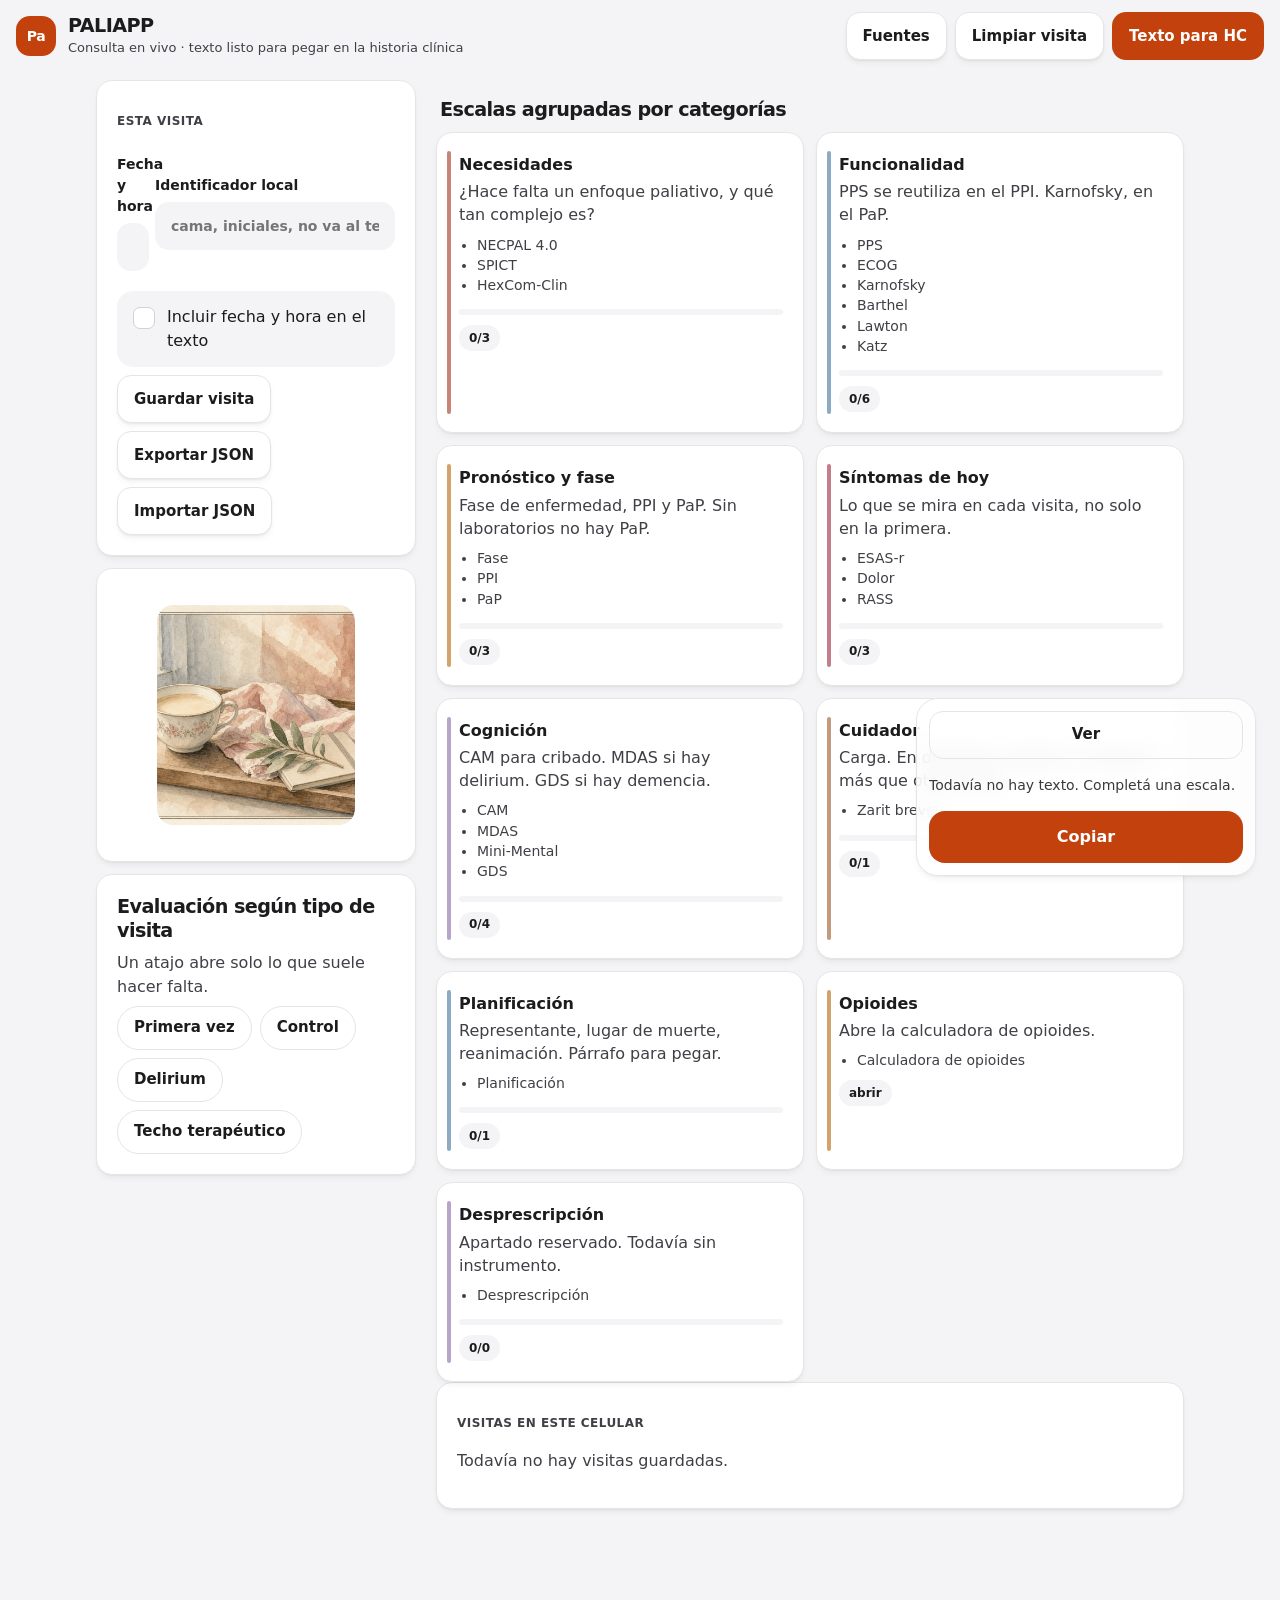
==== artifacts/index.html @ 32942990 "Escritorio en dos columnas, mas contraste, sin titulo de lamina" ====
<!DOCTYPE html>
<html lang="es">
<head>
<meta charset="UTF-8" />
<meta name="viewport" content="width=device-width, initial-scale=1" />
<meta name="theme-color" content="#c2410c" />
<meta name="apple-mobile-web-app-capable" content="yes" />
<link rel="manifest" href="manifest.json" />
<title>PALIAPP</title>
<style>
  :root{
    --bg:#f4f4f6;
    --surface:#ffffff;
    --ink:#1c1c1e;
    --muted:#3f3f46;
    --soft:#f4f4f6;
    --line:#e7e5e4;
    --preview:#3a3a3c;
    --accent:#c2410c;
    --accent-ink:#fff;
    --ring:rgba(196,92,56,.28);
    --shadow:0 1px 2px rgba(28,28,30,.04), 0 4px 6px -1px rgba(0,0,0,.05), 0 2px 4px -2px rgba(0,0,0,.03);
    --radius:16px;
    --font:system-ui,-apple-system,BlinkMacSystemFont,"Segoe UI",sans-serif;
  }
  @media (prefers-color-scheme: dark){
    :root{
      --bg:#121212;
      --surface:#1c1c1e;
      --ink:#f5f5f7;
      --muted:#d4d4d8;
      --line:rgba(255,255,255,.08);
      --soft:#2c2c2e;
      --preview:#d1d1d6;
      --accent:#f0a07a;
      --accent-ink:#1c1c1e;
      --ring:rgba(240,160,122,.35);
      --shadow:none;
    }
  }
  *{box-sizing:border-box}
  html,body{margin:0;background:var(--bg);color:var(--ink);font:400 16px/1.45 var(--font);-webkit-font-smoothing:antialiased}
  button,input,select,textarea{
    font:inherit;color:inherit;
    -webkit-appearance:none;appearance:none;
    transition:all .2s cubic-bezier(.4,0,.2,1);
  }
  button{cursor:pointer}
  header.app{
    position:sticky;top:0;z-index:30;
    background:color-mix(in srgb, var(--bg) 72%, transparent);
    backdrop-filter:blur(12px);-webkit-backdrop-filter:blur(12px);
    display:flex;align-items:center;gap:12px;padding:12px 16px;
  }
  .logo{width:40px;height:40px;border-radius:14px;background:var(--accent);color:var(--accent-ink);display:grid;place-items:center;font-weight:600;font-size:14px;letter-spacing:-.03em;flex:0 0 auto}
  header h1{margin:0;font-size:1.2rem;font-weight:600;letter-spacing:-.03em;line-height:1.2}
  header p{margin:2px 0 0;color:var(--muted);font-size:.8125rem;font-weight:400}
  .grow{flex:1}
  .actions{display:flex;gap:8px;align-items:center;flex-wrap:wrap}
  .btn{border:1px solid var(--line);background:var(--surface);color:var(--ink);border-radius:14px;
    padding:0 16px;min-height:48px;display:inline-flex;align-items:center;justify-content:center;
    font-weight:600;font-size:.9375rem;white-space:nowrap;line-height:1.5;
    box-shadow:var(--shadow);
  }
  .btn:active{transform:scale(.98)}
  .btn:focus-visible,.short:focus-visible,.mod:focus-visible,.scale-toggle:focus-visible,input:focus-visible,select:focus-visible,textarea:focus-visible{
    outline:none;box-shadow:0 0 0 3px var(--ring);
  }
  .btn-primary{background:var(--accent);color:var(--accent-ink);border-color:transparent;box-shadow:none}
  .wrap{max-width:1120px;margin:0 auto;padding:8px 16px 168px}
  .card{background:var(--surface);border:1px solid var(--line);border-radius:var(--radius);padding:20px;margin-bottom:12px;box-shadow:var(--shadow)}
  h2{margin:0 0 8px;font-size:1.2rem;font-weight:600;letter-spacing:-.03em;line-height:1.25}
  h2.section-title{margin:18px 4px 10px}
  h3{margin:0 0 4px;font-size:1rem;font-weight:600}
  .kicker{font-size:.75rem;letter-spacing:.04em;text-transform:uppercase;color:var(--muted);font-weight:600}
  .muted{color:var(--muted);font-weight:400}
  .plate{display:block}
  .plate figcaption{display:none}
  .plate img{width:100%;height:200px;object-fit:cover;border-radius:16px;display:block}
  .shortcuts{display:flex;flex-wrap:wrap;gap:8px;margin-top:4px}
  .short{
    display:inline-flex;flex-direction:row;align-items:center;gap:8px;
    text-align:left;width:auto;min-height:44px;border:1px solid var(--line);border-radius:999px;padding:8px 16px;
    background:var(--surface);color:var(--ink);box-shadow:none;
  }
  .short b{font-size:.9375rem;font-weight:600}
  .short span{display:none}
  .short:active{transform:scale(.98)}
  .mods{display:grid;grid-template-columns:1fr;gap:12px}
  .mod{
    display:flex;flex-direction:column;align-items:stretch;text-align:left;width:100%;
    padding:20px 20px 20px 22px;border:1px solid var(--line);border-radius:16px;
    background:var(--surface);box-shadow:var(--shadow);position:relative;cursor:pointer;
    font:inherit;color:inherit;
  }
  .mod:active{transform:scale(.995)}
  .mod .bar{position:absolute;left:10px;top:18px;bottom:18px;width:4px;border-radius:99px}
  .mod ul{margin:8px 0 0;padding:0 0 0 18px;color:var(--muted);font-size:.875rem;font-weight:400}
  .mod p{margin:0;font-weight:400}
  .chip{display:inline-flex;align-items:center;align-self:flex-start;height:26px;margin-top:10px;border-radius:99px;padding:0 10px;background:var(--soft);color:var(--ink);font-size:.75rem;font-weight:600}
  .chip.ready{background:var(--accent);color:var(--accent-ink)}
  .mod.done{box-shadow:0 0 0 2px color-mix(in srgb, var(--accent) 70%, transparent), var(--shadow)}
  .meter{height:6px;background:var(--soft);border-radius:99px;margin-top:14px;overflow:hidden}
  .meter i{display:block;height:100%;background:var(--accent);border-radius:99px;transition:width .25s ease}
  .scale{border:0;border-radius:16px;margin:10px 0;overflow:hidden;background:var(--soft)}
  .scale>header,.scale-toggle{
    padding:16px 16px;display:flex;justify-content:space-between;align-items:center;gap:12px;
    cursor:pointer;background:transparent;width:100%;border:0;font:inherit;color:inherit;text-align:left;min-height:56px;
  }
  .scale-toggle b,.scale>header b{font-weight:600;font-size:1rem}
  .scale .hint{display:block;font-size:.8125rem;font-weight:400;color:var(--muted)}
  .scale .body{padding:0 16px;max-height:0;overflow:hidden;transition:max-height .32s cubic-bezier(.4,0,.2,1), padding .32s cubic-bezier(.4,0,.2,1)}
  .scale.open{background:var(--surface);box-shadow:var(--shadow)}
  .scale.open .body{display:block;max-height:4200px;padding:4px 16px 16px}
  footer.sticky{
    position:fixed;left:12px;right:12px;bottom:calc(12px + env(safe-area-inset-bottom));
    background:color-mix(in srgb, var(--surface) 78%, transparent);
    backdrop-filter:blur(12px);-webkit-backdrop-filter:blur(12px);
    border-radius:22px;box-shadow:var(--shadow);
    display:flex;gap:8px;align-items:center;
    padding:8px 8px 8px 14px;z-index:30;
  }
  footer.sticky .preview{flex:1;min-width:0;font-size:.875rem;font-weight:400;color:var(--preview);white-space:nowrap;overflow:hidden;text-overflow:ellipsis;padding:8px 0}
  footer.sticky.open{align-items:stretch;flex-wrap:wrap;padding:12px}
  footer.sticky.open .preview{white-space:pre-wrap;overflow:auto;max-height:34vh;flex-basis:100%;order:2}
  .dock-expand{min-height:48px;min-width:48px;box-shadow:none;background:transparent}
  .thumb{min-height:52px;min-width:112px;padding:0 18px;border-radius:16px;font-size:1rem}
  .toast{position:fixed;left:50%;bottom:108px;transform:translateX(-50%);background:var(--ink);color:var(--bg);border-radius:999px;padding:10px 16px;font-weight:600;opacity:0;pointer-events:none;transition:opacity .2s ease;z-index:40}
  .toast.on{opacity:1}
  .sec-copy{display:flex;justify-content:space-between;align-items:center;gap:8px;margin-bottom:8px;flex-wrap:wrap}
  .plate-frame{position:relative;min-height:180px;border-radius:16px;overflow:hidden;background:var(--soft)}
  .plate-fallback{display:none;min-height:180px;align-items:center;justify-content:center;flex-direction:column;gap:8px;color:var(--muted);background:var(--soft)}
  .plate-frame.failed img{display:none}
  .plate-frame.failed .plate-fallback{display:flex}
  .opt{
    display:flex;flex-direction:row;gap:12px;align-items:center;
    padding:14px 16px;border:0;border-radius:16px;margin:8px 0;min-height:48px;
    background:var(--soft);cursor:pointer;font-weight:400;box-shadow:none;align-items:flex-start;
  }
  .opt input{margin:3px 0 0;flex:0 0 auto}
  .opt:has(input:checked){background:color-mix(in srgb, var(--accent) 16%, var(--surface));box-shadow:var(--shadow)}
  .grid2{display:grid;grid-template-columns:1fr;gap:8px;align-items:center;margin:8px 0}
  .grid2>span{min-height:48px;display:flex;align-items:center;font-weight:400}
  .scorebox{background:color-mix(in srgb, var(--accent) 12%, var(--surface));border-radius:16px;padding:14px 16px;margin-top:12px;font-weight:600}
  .hidden{display:none !important}
  input,select,textarea{
    border:0;border-radius:14px;padding:12px 16px;background-color:var(--soft);width:100%;min-height:48px;
    box-shadow:none;line-height:1.5;
  }
  textarea{min-height:96px;resize:vertical;line-height:1.5;font-weight:400}
  select{
    padding-right:40px;cursor:pointer;
    background-image:url("data:image/svg+xml;utf8,<svg xmlns='http://www.w3.org/2000/svg' width='16' height='16' viewBox='0 0 16 16' fill='none'><path d='M4 6l4 4 4-4' stroke='%23636366' stroke-width='1.6' stroke-linecap='round' stroke-linejoin='round'/></svg>");
    background-repeat:no-repeat;background-position:right 16px center;background-size:16px 16px;
  }
  input:not([type=checkbox]):not([type=radio]):not([type=range]):not([type=file]):focus,
  select:focus,textarea:focus{outline:none;background-color:var(--surface);box-shadow:0 0 0 3px var(--ring)}
  input[type=checkbox],input[type=radio]{
    width:22px;height:22px;min-height:22px;padding:0;margin:2px 0 0;flex:0 0 auto;
    border:1.5px solid #d1d1d6;border-radius:7px;background:#fff;box-shadow:none;accent-color:auto;
  }
  input[type=radio]{border-radius:50%}
  input[type=checkbox]:checked{
    background-color:var(--accent);border-color:var(--accent);
    background-image:url("data:image/svg+xml;utf8,<svg xmlns='http://www.w3.org/2000/svg' viewBox='0 0 16 16'><path d='M3.2 8.2l3 3.1 6.2-6.4' fill='none' stroke='white' stroke-width='2' stroke-linecap='round' stroke-linejoin='round'/></svg>");
    background-repeat:no-repeat;background-position:center;background-size:14px 14px;
  }
  input[type=radio]:checked{
    border-color:var(--accent);background-color:#fff;
    background-image:radial-gradient(circle, var(--accent) 0 5px, transparent 5.5px);
  }
  input[type=checkbox]:focus-visible,input[type=radio]:focus-visible{box-shadow:0 0 0 3px var(--ring)}
  input[type=range]{
    width:100%;height:44px;min-height:44px;padding:0;margin:0;border:0;border-radius:0;
    background:transparent;box-shadow:none;touch-action:pan-y;cursor:pointer;
  }
  input[type=range]::-webkit-slider-runnable-track{
    height:4px;border-radius:99px;
    background:linear-gradient(90deg,var(--accent) var(--p,0%), #e4e4e7 var(--p,0%));
  }
  input[type=range]::-webkit-slider-thumb{
    -webkit-appearance:none;appearance:none;width:28px;height:28px;margin-top:-12px;border:0;border-radius:50%;
    background:#fff;box-shadow:0 1px 2px rgba(28,28,30,.08), 0 6px 16px rgba(28,28,30,.16);
  }
  input[type=range]::-moz-range-track{height:4px;border:0;border-radius:99px;background:#e4e4e7}
  input[type=range]::-moz-range-progress{height:4px;border-radius:99px;background:var(--accent)}
  input[type=range]::-moz-range-thumb{width:28px;height:28px;border:0;border-radius:50%;background:#fff;box-shadow:0 1px 2px rgba(28,28,30,.08), 0 6px 16px rgba(28,28,30,.16)}
  .esas-name{
    order:2;font-weight:600;font-size:.8125rem;line-height:1.2;text-align:center;
    color:#6b2e12;background:linear-gradient(180deg,#f8d7c4,#e7b08a);
    border-radius:12px;padding:8px 10px;min-width:6.6rem;max-width:8.2rem;
    box-shadow:0 2px 6px rgba(194,65,12,.2);
  }
  input[type=file]{-webkit-appearance:auto;appearance:auto;background:transparent;box-shadow:none;padding:0;line-height:1.5}
  label{display:flex;flex-direction:column;gap:6px;margin:12px 0;font-size:.875rem;font-weight:600;color:var(--ink);line-height:1.5}
  label.opt{font-weight:400;font-size:1rem;margin:8px 0}
  .esas{display:grid;grid-template-columns:minmax(0,1fr) auto auto;gap:10px;align-items:center;margin:14px 0}
  .esas input[type=range]{order:1}
  .esas b{order:3;min-width:1.4rem;text-align:right;font-weight:600;font-variant-numeric:tabular-nums}
  .src{font-size:.8125rem;font-weight:400;color:var(--muted);background:var(--soft);border-radius:14px;padding:12px 14px;margin-top:12px}
  .warnbox{background:color-mix(in srgb, #f3ddb0 70%, var(--surface));color:#6b4e16;border-radius:16px;padding:14px 16px;margin:8px 0;font-size:.9375rem;font-weight:400}
  .okbox{background:color-mix(in srgb, #cfe6d4 70%, var(--surface));color:#245c32;border-radius:16px;padding:14px 16px;margin:8px 0;font-weight:400}
  .badbox{background:color-mix(in srgb, #f3cfc9 70%, var(--surface));color:#7a2433;border-radius:16px;padding:14px 16px;margin:8px 0;font-weight:400}
  pre.report{white-space:pre-wrap;background:var(--soft);border:0;border-radius:16px;padding:16px;font-family:ui-monospace,SFMono-Regular,Menlo,Consolas,monospace;font-size:.875rem;line-height:1.55}
  .empty{border:0;border-radius:16px;padding:22px;background:var(--soft);color:var(--muted);font-weight:400}
  .navback{margin-bottom:12px}
  details{margin:8px 0}
  details summary{cursor:pointer;color:var(--accent);font-weight:600;transition:color .2s cubic-bezier(.4,0,.2,1)}
  @media (max-width:719px){
    header.app{flex-wrap:wrap}
    header.app .grow{display:none}
    header.app .actions{width:100%}
    header.app .actions .btn{flex:1 1 0;padding:0 8px;font-size:.8125rem;box-shadow:none;background:var(--surface)}
    header.app .actions .btn-primary{background:var(--accent)}
  }
  @media (min-width:720px){
    .mods{grid-template-columns:1fr 1fr}
    .grid2{grid-template-columns:minmax(0,1fr) minmax(160px,240px)}
  }
  @media (min-width:980px){
    .desk{display:grid;grid-template-columns:320px minmax(0,1fr);gap:20px;align-items:start}
    .desk-side{position:sticky;top:76px}
    .desk-side .plate img{height:220px}
    .section-title{margin-top:0}
    footer.sticky{
      left:auto;right:24px;bottom:24px;width:340px;
      flex-direction:column;align-items:stretch;padding:12px;
      border:1px solid var(--line);
    }
    footer.sticky .preview{white-space:normal;overflow:auto;max-height:7.5em}
    footer.sticky .thumb{width:100%}
    .toast{left:auto;right:36px;transform:none}
  }
  @media (prefers-color-scheme: dark){
    .warnbox{color:#f6e2b3}
    .okbox{color:#c8ecd2}
    .badbox{color:#f6c9c9}
    .short{background:var(--surface)}
    .esas-name{color:#f8d7c4;background:linear-gradient(180deg,#6b3a28,#4a2418);box-shadow:none}
    .card,.mod,.short,.scale.open,footer.sticky,.btn:not(.btn-primary):not(.dock-expand){border:1px solid rgba(255,255,255,.08);box-shadow:none}
    select{background-image:url("data:image/svg+xml;utf8,<svg xmlns='http://www.w3.org/2000/svg' width='16' height='16' viewBox='0 0 16 16' fill='none'><path d='M4 6l4 4 4-4' stroke='%23aeaeb2' stroke-width='1.6' stroke-linecap='round' stroke-linejoin='round'/></svg>")}
    input[type=checkbox],input[type=radio]{background:#2c2c2e;border-color:#48484a}
    input[type=checkbox]:checked{
      background-color:var(--accent);border-color:var(--accent);
      background-image:url("data:image/svg+xml;utf8,<svg xmlns='http://www.w3.org/2000/svg' viewBox='0 0 16 16'><path d='M3.2 8.2l3 3.1 6.2-6.4' fill='none' stroke='%231c1c1e' stroke-width='2' stroke-linecap='round' stroke-linejoin='round'/></svg>");
    }
    input[type=radio]:checked{background-color:#2c2c2e;border-color:var(--accent)}
    input[type=range]::-webkit-slider-runnable-track{background:linear-gradient(90deg,var(--accent) var(--p,0%), #3a3a3c var(--p,0%))}
    input[type=range]::-moz-range-track{background:#3a3a3c}
    input[type=range]::-moz-range-progress{background:var(--accent)}
    input[type=range]::-webkit-slider-thumb,input[type=range]::-moz-range-thumb{box-shadow:0 2px 10px rgba(0,0,0,.45)}
  }
</style>
</head>
<body>
<header class="app">
  <div class="logo">Pa</div>
  <div>
    <h1>PALIAPP</h1>
    <p>Consulta en vivo · texto listo para pegar en la historia clínica</p>
  </div>
  <div class="grow"></div>
  <div class="actions">
  <button class="btn" onclick="show('sources')">Fuentes</button>
  <button class="btn" onclick="clearAll()">Limpiar visita</button>
  <button class="btn btn-primary" onclick="showReport()">Texto para HC</button>
  </div>
</header>
<div class="wrap" id="view-home">
  <div class="desk">
    <div class="desk-side">
      <div class="card" id="meta-card"></div>
      <div class="card">
        <figure class="plate">
          <div class="plate-frame" id="plate-frame">
            <img id="plate-img" src="laminas/bandeja.jpg" alt="Viñeta de la situación, cambia con la función" onerror="plateFail()">
            <div class="plate-fallback" aria-hidden="true">
              <svg width="36" height="36" viewBox="0 0 36 36" fill="none" aria-hidden="true"><rect x="4" y="6" width="28" height="22" rx="3" stroke="#b86b62" stroke-width="1.6"/><path d="M8 22l6-6 4 4 3-3 7 7" stroke="#8eabc4" stroke-width="1.6" stroke-linejoin="round"/><circle cx="13" cy="13" r="2" fill="#e7b7b0"/></svg>
              <span>Lámina no disponible</span>
            </div>
          </div>
          <figcaption><p id="plate-cap" class="muted" style="margin:0"></p></figcaption>
        </figure>
      </div>
      <div class="card">
        <h2>Evaluación según tipo de visita</h2>
        <p class="muted" style="margin:0 0 8px">Un atajo abre solo lo que suele hacer falta.</p>
        <div class="shortcuts">
          <button class="short" onclick="openVisit('primera')"><b>Primera vez</b><span>NECPAL, PPS, Barthel, ESAS, fase</span></button>
          <button class="short" onclick="openVisit('control')"><b>Control</b><span>ESAS, fase y lo que cambió</span></button>
          <button class="short" onclick="openVisit('delirium')"><b>Delirium</b><span>RASS, CAM y MDAS si positivo</span></button>
          <button class="short" onclick="openVisit('techo')"><b>Techo terapéutico</b><span>PPS, PaP o PPI, planificación</span></button>
        </div>
      </div>
    </div>
    <div class="desk-main">
      <h2 class="section-title">Escalas agrupadas por categorías</h2>
      <div class="mods" id="modgrid"></div>
      <div class="card" id="saved-card"></div>
    </div>
  </div>
</div>
<div class="wrap hidden" id="view-mod"></div>
<div class="wrap hidden" id="view-report"></div>
<div class="wrap hidden" id="view-sources"></div>
<footer class="sticky" id="dock">
  <button type="button" class="btn dock-expand" id="dock-btn" aria-expanded="false" onclick="toggleDock()">Ver</button>
  <div class="preview" id="live">Todavía no hay texto. Completá una escala.</div>
  <button class="btn btn-primary thumb" onclick="copyReport()">Copiar</button>
</footer>
<div class="toast" id="toast">Copiado</div>
<script>
const VISITS = {
  primera: ['necpal','pps','barthel','esas','fase'],
  control: ['esas','fase'],
  delirium: ['rass','cam','mdas'],
  techo: ['pps','pap','ppi','plan']
};
const MODS = [
  {id:'need', title:'Necesidades', color:'#c9847a', tools:['necpal','spict','hexcom'], blurb:'¿Hace falta un enfoque paliativo, y qué tan complejo es?'},
  {id:'func', title:'Funcionalidad', color:'#8eabc4', tools:['pps','ecog','kps','barthel','lawton','katz'], blurb:'PPS se reutiliza en el PPI. Karnofsky, en el PaP.'},
  {id:'prog', title:'Pronóstico y fase', color:'#d2a36a', tools:['fase','ppi','pap'], blurb:'Fase de enfermedad, PPI y PaP. Sin laboratorios no hay PaP.'},
  {id:'sym', title:'Síntomas de hoy', color:'#c47d8a', tools:['esas','dolor','rass'], blurb:'Lo que se mira en cada visita, no solo en la primera.'},
  {id:'cog', title:'Cognición', color:'#b7a4c8', tools:['cam','mdas','mmse','gds'], blurb:'CAM para cribado. MDAS si hay delirium. GDS si hay demencia.'},
  {id:'care', title:'Cuidador', color:'#c49a7c', tools:['zarit'], blurb:'Carga. En domicilio cambia la conducta más que otra escala.'},
  {id:'plan', title:'Planificación', color:'#8eabc4', tools:['plan'], blurb:'Representante, lugar de muerte, reanimación. Párrafo para pegar.'},
  {id:'opio', title:'Opioides', color:'#d2a36a', tools:['opio'], blurb:'Abre la calculadora de opioides.'},
  {id:'dep', title:'Desprescripción', color:'#b7a4c8', tools:['dep'], blurb:'Apartado reservado. Todavía sin instrumento.'}
];
const NAMES = {
  necpal:'NECPAL 4.0', spict:'SPICT', hexcom:'HexCom-Clin', pps:'PPS', ecog:'ECOG', kps:'Karnofsky',
  barthel:'Barthel', lawton:'Lawton', katz:'Katz', fase:'Fase', ppi:'PPI', pap:'PaP',
  esas:'ESAS-r', dolor:'Dolor', rass:'RASS', cam:'CAM', mdas:'MDAS', mmse:'Mini-Mental', gds:'GDS',
  zarit:'Zarit breve', plan:'Planificación', opio:'Opioides', dep:'Desprescripción'
};
const state = load();
function load(){ try { return JSON.parse(localStorage.getItem('cpdesk')||'{}'); } catch(e){ return {}; } }
function persist(){ localStorage.setItem('cpdesk', JSON.stringify(state)); paintLive(); }
function $(id){ return document.getElementById(id); }
function show(which){
  ['home','mod','report','sources'].forEach(k=>$('view-'+k).classList.toggle('hidden', k!==which));
  if(which==='home') renderHome();
  if(which==='sources') renderSources();
  window.scrollTo(0,0);
}
const SECTIONS = [
  {id:'need', title:'Necesidades', ids:['necpal','spict','hexcom']},
  {id:'func', title:'Función', ids:['pps','ecog','kps','barthel','lawton','katz']},
  {id:'prog', title:'Pronóstico', ids:['fase','ppi','pap']},
  {id:'sym', title:'Síntomas', ids:['esas','dolor','rass']},
  {id:'cog', title:'Cognición', ids:['cam','mdas','mmse','gds']},
  {id:'care', title:'Cuidador', ids:['zarit']},
  {id:'plan', title:'Planificación', ids:['plan']},
  {id:'opio', title:'Opioides', ids:['opio']}
];
function loadMeta(){ try { return JSON.parse(localStorage.getItem('cpdesk-meta')||'{}'); } catch(e){ return {}; } }
function saveMeta(m){ localStorage.setItem('cpdesk-meta', JSON.stringify(m)); }
function loadSaved(){ try { return JSON.parse(localStorage.getItem('cpdesk-visitas')||'[]'); } catch(e){ return []; } }
function saveSaved(list){ localStorage.setItem('cpdesk-visitas', JSON.stringify(list)); }
function sectionText(ids){
  const parts = ids.map(id=> state[id] ? interpret(id, state[id]) : '').filter(Boolean);
  const meta = loadMeta();
  if(ids[0]==='necpal' && meta.includeWhen && meta.when) parts.unshift('Visita: '+meta.when.replace('T',' ')+'.');
  return parts.join(' ');
}
function warnings(){
  const w = [];
  const pap = state.pap;
  if(pap && (!state.kps && !pap.kps || !pap.wbc || !pap.lin)) w.push('PaP sin Karnofsky o sin laboratorios: no calcula hasta que estén.');
  if(state.cam && state.cam.c0 && state.cam.c1 && (state.cam.c2 || state.cam.c3) && !state.mdas) w.push('CAM positivo. Si podés, completá el MDAS.');
  if(state.ppi && !state.pps && !state.ppi.pps) w.push('PPI sin PPS. Cargalo en Funcionalidad o en la misma escala.');
  return w;
}
function renderWarnings(){
  let box = document.getElementById('warn-card');
  if(!box){
    box = document.createElement('div');
    box.id = 'warn-card';
    $('modgrid')?.before(box);
  }
  const w = warnings();
  box.innerHTML = w.length ? w.map(t=>`<div class="warnbox">${esc(t)}</div>`).join('') : '';
}
function renderMeta(){
  const m = loadMeta();
  const when = m.when || new Date().toISOString().slice(0,16);
  $('meta-card').innerHTML = `<p class="kicker">Esta visita</p>
    <div class="grid2">
      <label>Fecha y hora<input id="meta-when" type="datetime-local" value="${esc(when)}"></label>
      <label>Identificador local<input id="meta-id" placeholder="cama, iniciales, no va al texto" value="${esc(m.localId||'')}"></label>
    </div>
    <label class="opt"><input id="meta-inc" type="checkbox" ${m.includeWhen?'checked':''}> Incluir fecha y hora en el texto</label>
    <div class="actions">
      <button type="button" class="btn" onclick="guardarVisita()">Guardar visita</button>
      <button type="button" class="btn" onclick="exportar()">Exportar JSON</button>
      <button type="button" class="btn" onclick="$('import-file').click()">Importar JSON</button>
      <input id="import-file" type="file" accept="application/json" class="hidden" onchange="importar(this)">
    </div>`;
  $('meta-card').querySelectorAll('input').forEach(n=>n.addEventListener('change', persistMeta));
}
function persistMeta(){
  saveMeta({
    when: $('meta-when')?.value || '',
    localId: $('meta-id')?.value || '',
    includeWhen: !!$('meta-inc')?.checked
  });
}
function guardarVisita(){
  persistMeta();
  const meta = loadMeta();
  const list = loadSaved();
  list.unshift({ id: Date.now(), when: meta.when, localId: meta.localId, data: JSON.parse(JSON.stringify(state)) });
  saveSaved(list.slice(0,30));
  toast('Visita guardada');
  renderSaved();
}
function renderSaved(){
  const list = loadSaved();
  $('saved-card').innerHTML = `<p class="kicker">Visitas en este celular</p>
    ${list.length? list.map(v=>`<div class="sec-copy"><span>${esc(v.localId||'Sin identificador')} · ${esc((v.when||'').replace('T',' '))}</span>
      <span class="actions"><button type="button" class="btn" onclick="reabrir(${v.id})">Reabrir</button>
      <button type="button" class="btn" onclick="duplicar(${v.id})">Duplicar</button></span></div>`).join('') : '<p class="muted">Todavía no hay visitas guardadas.</p>'}`;
}
function reabrir(id){
  const v = loadSaved().find(x=>x.id===id);
  if(!v) return;
  Object.keys(state).forEach(k=>delete state[k]);
  Object.assign(state, v.data||{});
  persist();
  show('home');
  toast('Visita reabierta');
}
function duplicar(id){
  const v = loadSaved().find(x=>x.id===id);
  if(!v) return;
  Object.keys(state).forEach(k=>delete state[k]);
  Object.assign(state, v.data||{});
  persist();
  show('home');
  toast('Copia lista para el control');
}
function exportar(){
  persistMeta();
  const blob = new Blob([JSON.stringify({ version:1, state, meta: loadMeta(), visitas: loadSaved() }, null, 2)], {type:'application/json'});
  const a = document.createElement('a');
  a.href = URL.createObjectURL(blob);
  a.download = 'paliapp-visitas.json';
  a.click();
  URL.revokeObjectURL(a.href);
}
function importar(input){
  const file = input.files && input.files[0];
  if(!file) return;
  const reader = new FileReader();
  reader.onload = ()=>{
    try {
      const data = JSON.parse(reader.result);
      if(!data || !data.state) throw new Error('sin state');
      if(!confirm('Esto reemplaza la visita abierta y la lista guardada de este celular.')) return;
      Object.keys(state).forEach(k=>delete state[k]);
      Object.assign(state, data.state);
      persist();
      if(data.meta) saveMeta(data.meta);
      if(Array.isArray(data.visitas)) saveSaved(data.visitas);
      show('home');
      toast('Importado');
    } catch(e){ toast('Ese JSON no sirve'); }
  };
  reader.readAsText(file);
  input.value = '';
}
function renderHome(){
  $('modgrid').innerHTML = MODS.map(m=>{
    const tools = m.tools.filter(t=>t!=='dep');
    const done = tools.filter(t=>state[t]).length;
    const full = tools.length && done===tools.length;
    if(m.id==='opio'){
      return `<button type="button" class="mod" onclick="location.href='https://leandroantonielli.github.io/CalculadoraOpioides/'">
      <div class="bar" style="background:${m.color}"></div>
      <h3>${m.title}</h3>
      <p class="muted" style="margin:0">${m.blurb}</p>
      <ul><li>Calculadora de opioides</li></ul>
      <span class="chip">abrir</span>
    </button>`;
    }
    return `<button type="button" class="mod${full?' done':''}" onclick="openMod('${m.id}')">
      <div class="bar" style="background:${m.color}"></div>
      <h3>${m.title}</h3>
      <p class="muted" style="margin:0">${m.blurb}</p>
      <ul>${m.tools.map(t=>`<li>${NAMES[t]}</li>`).join('')}</ul>
      <div class="meter" aria-hidden="true"><i style="width:${tools.length? Math.round(done/tools.length*100):0}%"></i></div>
      <span class="chip">${full?'completa': done+'/'+tools.length}</span>
    </button>`;
  }).join('');
  renderMeta();
  renderSaved();
  renderWarnings();
}
function openVisit(kind){ state.visit = kind; persist(); openMod(null, VISITS[kind]); }
function openMod(modId, only){
  const tools = only || MODS.find(m=>m.id===modId).tools;
  const title = only ? ({primera:'Primera vez',control:'Control',delirium:'Delirium',techo:'Techo terapéutico'}[state.visit]) : MODS.find(m=>m.id===modId).title;
  show('mod');
  $('view-mod').innerHTML = `<button class="btn navback" onclick="show('home')">← PALIAPP</button>
    <div class="card"><h2>${title}</h2><p class="muted" style="margin:0">Solo entra al texto lo que completes. ${only?'Atajo de visita.':''}</p></div>
    ${tools.map(t=>toolCard(t)).join('')}`;
  tools.forEach(bind);
  tools.forEach(t=>{
    if(!only) return;
    const sec = document.getElementById('sc-'+t);
    sec?.classList.add('open');
    sec?.querySelector('.scale-toggle')?.setAttribute('aria-expanded','true');
    const chip = sec?.querySelector('.chip');
    if(chip && chip.textContent==='abrir') chip.textContent = 'cerrar';
  });
}
function toggleScale(btn){
  const sec = btn.closest('.scale');
  const open = sec.classList.toggle('open');
  btn.setAttribute('aria-expanded', open ? 'true' : 'false');
  const chip = btn.querySelector('.chip');
  if(chip && chip.textContent!=='listo') chip.textContent = open ? 'cerrar' : 'abrir';
}
function toolCard(id){
  return `<section class="scale" id="sc-${id}"><h3 class="scale-h"><button type="button" class="scale-toggle" aria-expanded="false" aria-controls="bd-${id}" onclick="toggleScale(this)"><span><b>${NAMES[id]}</b><span class="muted hint">${hint(id)}</span></span><span class="chip${state[id]&&interpret(id,state[id])?' ready':''}" id="st-${id}">${state[id]&&interpret(id,state[id])?'listo':'abrir'}</span></button></h3><div class="body" id="bd-${id}"></div></section>`;
}
function hint(id){
  return ({
    necpal:'Pregunta sorpresa, demanda y seis parámetros. El estadio sale de cuántos dan positivos.',
    spict:'≥2 generales y ≥1 específico.',
    hexcom:'18 subáreas. El global es el máximo.',
    pps:'10–100. Se ofrece al PPI.',
    ecog:'0 a 4 en vida. 5 no se usa en consulta.',
    kps:'0–100. Se ofrece al PaP.',
    barthel:'10 ABVD. 0–100.',
    lawton:'8 AIVD.',
    katz:'6 ABVD. A independencia, G dependencia.',
    fase:'Estable, inestable, deterioro, terminal.',
    ppi:'Usa PPS si ya está. Sin ítems no calcula.',
    pap:'Karnofsky y labs obligatorios.',
    esas:'0 a 10, ahora.',
    dolor:'Intensidad y componente neuropático.',
    rass:'+4 a −5.',
    cam:'Delirium si 1 y 2, más 3 o 4.',
    mdas:'0–30. Corte ≥7.',
    mmse:'30 puntos por dominios, para cargar en vivo.',
    gds:'Estadio 1 a 7.',
    zarit:'12 ítems. Corte orientativo ≥17.',
    plan:'Párrafo de acuerdos, no una escala.',
    opio:'Estimación. La calculadora completa está enlazada.',
    dep:'Reservado.'
  })[id]||'';
}
function bind(id){
  const el = $('bd-'+id);
  el.innerHTML = forms[id]();
  restore(id);
  el.querySelectorAll('input,select,textarea').forEach(n=>n.addEventListener('input', ()=>{
    if(id==='dolor' && n.dataset.k==='nrs') n.dataset.touched = '1';
    collect(id);
  }));
  if(id==='dolor') prefillDolor(el);
  collect(id, true);
}
function prefillDolor(el){
  const pain = num(state.esas && state.esas.Dolor);
  const n = el.querySelector('[data-k=nrs]');
  if(!n || pain==null || n.dataset.touched==='1') return;
  const own = state.dolor && state.dolor.nrs;
  if(own==null || own==='' || own==='0') n.value = String(pain);
}
function field(id, label, type, extra=''){
  const v = (state[id] && state[id][extra||label]) || '';
  return `<label class="muted" style="font-size:12px">${label}<input data-k="${extra||label}" ${type} value="${esc(v)}"></label>`;
}
function esc(s){
  return String(s??'').replace(/&/g,'&amp;').replace(/</g,'&lt;').replace(/>/g,'&gt;').replace(/"/g,'&quot;').replace(/'/g,'&#39;');
}
const forms = {
  necpal(){
    const params = [
      ['p1','1. Declive funcional','Deterioro funcional progresivo, sostenido y severo, no por un cuadro agudo reversible (Barthel, PPS o ECOG).'],
      ['p2','2. Declive nutricional','Pérdida de peso involuntaria y sostenida, mayor al 10% en 6 meses, y/o albúmina menor a 2,5–3,0 g/dL.'],
      ['p3','3. Síntomas persistentes y distrés','Dolor, disnea, astenia, anorexia o náuseas persistentes o refractarios, y/o distrés psicosocial severo.'],
      ['p4','4. Multimorbilidad y vulnerabilidad social','Dos o más condiciones crónicas complejas o avanzadas, y/o aislamiento o vulnerabilidad social grave.'],
      ['p5','5. Uso intensivo de recursos','Dos o más ingresos no programados, a urgencias o al hospital, en los últimos 6 meses.']
    ];
    const specs = [
      ['EPOC y enfermedad respiratoria',[
        ['ep1','Disnea de reposo o al mínimo esfuerzo (MRC 4–5 o NYHA III–IV)'],
        ['ep2','FEV1 menor al 30% o restricción funcional severa'],
        ['ep3','Hipoxemia crónica (pO2 menor a 55 mmHg o saturación menor a 88%) con oxígeno domiciliario'],
        ['ep4','Hipercapnia (pCO2 mayor a 50 mmHg) o necesidad de VMNI'],
        ['ep5','Tres o más exacerbaciones graves en el último año']
      ]],
      ['Insuficiencia cardíaca',[
        ['ic1','NYHA III o IV'],
        ['ic2','FEVI menor a 20–30%, o disfunción diastólica o valvular grave inoperable'],
        ['ic3','Congestión o edemas refractarios, con diuréticos crecientes o endovenosos'],
        ['ic4','Hipotensión sintomática (PAS menor a 90 mmHg) o síndrome cardiorrenal'],
        ['ic5','Arritmias refractarias o síncope cardiogénico']
      ]],
      ['Demencia y neurodegenerativas',[
        ['de1','FAST 7c o GDS 7: menos de 6 palabras con sentido al día'],
        ['de2','No deambula solo: asistencia total para levantarse o sentarse'],
        ['de3','Incontinencia urinaria y fecal permanente'],
        ['de4','Disfagia severa o rechazo alimentario, sin ingesta calórica suficiente'],
        ['de5','Infecciones a repetición en 6–12 meses (aspiración, pielonefritis, bacteriemia)'],
        ['de6','Pérdida de peso mayor al 10% en 6 meses, o úlceras por presión grado 3–4']
      ]],
      ['Enfermedad renal avanzada',[
        ['re1','ERC estadio 5: TFG menor a 15 ml/min, o creatinina mayor a 6–8 mg/dL'],
        ['re2','Tratamiento renal conservador, sin entrar en diálisis'],
        ['re3','Retiro o suspensión de diálisis por deterioro grave'],
        ['re4','Síntomas urémicos de difícil control (prurito, náuseas, astenia, mioclonías)'],
        ['re5','Sobrecarga hídrica refractaria o insuficiencia cardíaca urémica'],
        ['re6','Desgaste proteico-energético o deterioro funcional progresivo']
      ]],
      ['Cirrosis',[
        ['he1','Child-Pugh C o MELD mayor a 20, sin opción de trasplante'],
        ['he2','Ascitis refractaria'],
        ['he3','Encefalopatía hepática recurrente o crónica (grado II–IV)'],
        ['he4','Síndrome hepatorrenal o hepatopulmonar'],
        ['he5','Sangrado variceal recurrente, no controlable'],
        ['he6','Coagulopatía grave (TP alargado más de 5 s o INR muy elevado) con ictericia progresiva']
      ]]
    ];
    const specHtml = specs.map(([title, items])=>`<details><summary>${title}</summary>${items.map(([k,t])=>`<label class="opt"><input type="checkbox" data-k="${k}"> ${t}</label>`).join('')}</details>`).join('');
    return `
    <p class="kicker">Puerta de entrada</p>
    <p class="muted" style="margin:0 0 8px">¿Le sorprendería que este paciente muriera en el próximo año?</p>
    <label class="opt"><input type="radio" name="sq" value="si"> No me sorprendería (pregunta positiva)</label>
    <label class="opt"><input type="radio" name="sq" value="no"> Sí me sorprendería</label>
    <label class="opt"><input type="checkbox" data-k="demanda"> Demanda o necesidad expresada, del paciente, la familia o el equipo, de adecuar el esfuerzo o de atención paliativa</label>
    <p class="kicker" style="margin-top:14px">Parámetros, si la pregunta sorpresa es positiva</p>
    ${params.map(([k,t,d])=>`<label class="opt"><input type="checkbox" data-k="${k}"><span><b>${t}.</b> <span class="muted">${d}</span></span></label>`).join('')}
    <p class="kicker" style="margin-top:14px">6. Indicadores específicos de enfermedad</p>
    <p class="muted" style="margin:0 0 8px">Con uno solo de estos criterios, el parámetro 6 cuenta como positivo.</p>
    <label class="opt"><input type="checkbox" data-k="onco"> Enfermedad oncológica en fase avanzada o metastásica</label>
    ${specHtml}
    <div class="src">NECPAL 4.0, Gómez-Batiste y cols., 2021. Estadiaje por parámetros positivos: 1–2 inicial, 3–4 intermedio, 5–6 avanzado (mediana menor a 3,5–4 meses).</div>`;
  },
  spict(){ return `
    <b>Generales</b>
    ${['Deterioro funcional','Dependencia creciente','Dos o más internaciones no programadas','Bajo peso o pérdida de peso','Persona solicita cuidados paliativos o limita tratamiento'].map((t,i)=>`<label class="opt"><input type="checkbox" data-k="g${i}"> ${t}</label>`).join('')}
    <b>Específicos</b>
    ${['Cáncer metastásico o incurable con deterioro','Enfermedad pulmonar o cardíaca avanzada','Demencia o fragilidad con dependencia','Enfermedad renal, hepática o neurológica en etapa avanzada'].map((t,i)=>`<label class="opt"><input type="checkbox" data-k="s${i}"> ${t}</label>`).join('')}
    <div class="src">SPICT. Versión en español de uso clínico. Indicadores resumidos para la consulta; la lista completa está en el material INC.</div>`; },
  hexcom(){
    const items = [['Clínica','Física','Terapéutica'],['Psicológica','Personalidad','Emocional'],['Espiritual','Sentido','Conexión','Trascendencia'],['Sociofamiliar','Relacional','Emocional del cuidador','Práctica','Externa','Económica'],['Ética','Información','AET','Deseo de anticipar la muerte'],['Muerte','Ubicación','Últimos días','Duelo']];
    return items.map(([area,...subs])=>`<div style="margin:8px 0"><b>${area}</b>${subs.map(s=>`<div class="grid2" style="margin-top:6px"><span>${s}</span><select data-k="${area}-${s}"><option value="">No evaluada</option><option>Baja</option><option>Media</option><option>Alta</option></select></div>`).join('')}</div>`).join('') + `<div class="src">HexCom-Clin® 2018, 18 subáreas. Busquet-Duran. Anexo 4 INC. El área y el global toman el máximo.</div>`;
  },
  pps(){ return [100,90,80,70,60,50,40,30,20,10].map(n=>`<label class="opt"><input type="radio" name="pps" value="${n}"> <b>${n}%</b> ${ppsTxt(n)}</label>`).join('') + `<div class="src">Palliative Performance Scale. Victoria Hospice. Descriptores resumidos, no la tabla oficial completa.</div>`; },
  ecog(){ return [0,1,2,3,4].map(n=>`<label class="opt"><input type="radio" name="ecog" value="${n}"> <b>ECOG ${n}.</b> ${['Asintomático','Sintomático, ambulatorio','En cama <50% del día','En cama >50% del día','Encamado, dependiente'][n]}</label>`).join('') + `<div class="src">Oken 1982. Redacción clínica: Anexo 8 INC.</div>`; },
  kps(){ return `<select data-k="kps"><option value="">Elegir Karnofsky</option>${[100,90,80,70,60,50,40,30,20,10,0].map(n=>`<option value="${n}">${n}% · ${kpsTxt(n)}</option>`).join('')}</select><div class="src">Karnofsky 1949. Anexo 7 INC. Se reutiliza en PaP.</div>`; },
  barthel(){ return barthelItems().map(([k,t,opts])=>`<div style="margin:8px 0"><b>${t}</b>${opts.map(([v,l])=>`<label class="opt"><input type="radio" name="${k}" value="${v}"> ${l} (${v})</label>`).join('')}</div>`).join('') + `<div class="src">Mahoney y Barthel, 1965. Cortes INC: <20 total, 21–60 severa, 61–90 moderada, 91–99 leve, 100 independiente.</div>`; },
  lawton(){ return ['Teléfono','Compras','Comida','Casa','Ropa','Transporte','Medicación','Dinero'].map(t=>`<label class="opt"><input type="checkbox" data-k="${t}"> Independiente: ${t}</label>`).join('') + `<div class="src">Lawton y Brody, 1969. 0–8. No está en el PDF del módulo 1.</div>`; },
  katz(){ return ['Baño','Vestido','Baño/WC','Transferencia','Continencia','Alimentación'].map(t=>`<label class="opt"><input type="checkbox" data-k="${t}"> Independiente: ${t}</label>`).join('') + `<div class="src">Katz, 1963. Índice A–G según actividades perdidas.</div>`; },
  fase(){ return [['estable','Estable: síntomas controlados, plan vigente.'],['inestable','Inestable: problema nuevo que exige cambio hoy.'],['deterioro','En deterioro: declive gradual, plan se va ajustando.'],['terminal','Terminal: muerte esperable en días.']].map(([v,t])=>`<label class="opt"><input type="radio" name="fase" value="${v}"> ${t}</label>`).join('') + `<div class="src">Fase de enfermedad, adaptación de Palliative Care Phase (Eagar y cols.). No incluye duelo: esta herramienta es de visita con el paciente.</div>`; },
  ppi(){ return `
    <p class="muted">Si ya cargaste PPS, se usa solo. Si no, elegilo acá.</p>
    <select data-k="pps"><option value="">PPS</option>${[10,20,30,40,50,60,70,80,90,100].map(n=>`<option value="${n}">${n}%</option>`).join('')}</select>
    <select data-k="ingesta" style="margin-top:8px"><option value="">Ingesta oral</option><option value="0">Normal</option><option value="1">Reducida</option><option value="2.5">Bocados o menos</option></select>
    <label class="opt"><input type="checkbox" data-k="edema"> Edema</label>
    <label class="opt"><input type="checkbox" data-k="disnea"> Disnea de reposo</label>
    <label class="opt"><input type="checkbox" data-k="delirium"> Delirium</label>
    <div class="src">Morita y cols., 1999. ≤4 mayor a 6 semanas; 4,1–6 intermedio; >6 menor a 3 semanas. El PPS del escritorio pisa este selector.</div>`; },
  pap(){ return `
    <label class="opt"><input type="checkbox" data-k="disnea"> Disnea</label>
    <label class="opt"><input type="checkbox" data-k="anorexia"> Anorexia</label>
    <select data-k="kps"><option value="">Karnofsky</option>${[10,20,30,40,50,60,70,80,90,100].map(n=>`<option>${n}</option>`).join('')}</select>
    <div class="grid2" style="margin-top:8px"><label>Leucocitos ×10⁹/L<input data-k="wbc" inputmode="decimal" placeholder="obligatorio"></label><label>% linfocitos<input data-k="lin" inputmode="decimal" placeholder="obligatorio"></label></div>
    <select data-k="cps" style="margin-top:8px"><option value="">Predicción clínica de supervivencia</option>
      <option value="0">Más de 12 semanas</option><option value="2">11–12 semanas</option><option value="2.5">7–10 semanas</option>
      <option value="4.5">5–6 semanas</option><option value="6">3–4 semanas</option><option value="8.5">1–2 semanas</option></select>
    <div class="src">Maltoni / Pirovano, 1999. Sin leucocitos o linfocitos no calcula. No usar en hemopatías.</div>`; },
  esas(){ return ['Dolor','Cansancio','Náuseas','Depresión','Ansiedad','Somnolencia','Apetito','Malestar','Falta de aire','Otro'].map(s=>`<div class="esas"><span class="esas-name">${s}</span><input type="range" min="0" max="10" step="1" value="0" data-k="${s}"><b>0</b></div>`).join('') + `<input data-k="otrotxt" placeholder="Si marcaste Otro, ¿cuál?" style="margin-top:8px"><div class="src">ESAS-r. Edmonton. 0 nada, 10 lo peor posible. Apetito: 0 mejor, 10 peor. El puntaje sigue siendo entero.</div>`; },
  dolor(){ return `
    <div class="esas"><span>Intensidad ahora</span><input type="range" min="0" max="10" value="0" data-k="nrs"><b>0</b></div>
    <p class="muted" style="margin:0 0 8px">Si ya marcaste dolor en el ESAS, este número se copia solo.</p>
    <b>Componente neuropático (entrevista)</b>
    ${['Quemazón','Frío doloroso','Descargas','Hormigueo','Pinchazos','Adormecimiento','Picazón'].map(t=>`<label class="opt"><input type="checkbox" data-k="${t}"> ${t}</label>`).join('')}
    <div class="src">Intensidad numérica. DN4, porción de entrevista (Bouhassira 2005): ≥3 de 7 sugiere componente neuropático. No reemplaza el examen.</div>`; },
  rass(){ return [['4','Combativo'],['3','Muy agitado'],['2','Agitado'],['1','Inquieto'],['0','Alerta y tranquilo'],['-1','Somnoliento'],['-2','Sedación leve'],['-3','Sedación moderada'],['-4','Sedación profunda'],['-5','No despertable']].map(([v,t])=>`<label class="opt"><input type="radio" name="rass" value="${v}"> <b>${v}</b> ${t}</label>`).join('') + `<div class="src">Richmond Agitation-Sedation Scale. Sessler 2002.</div>`; },
  cam(){ return ['Inicio agudo o curso fluctuante','Inatención','Pensamiento desorganizado','Conciencia distinta de alerta'].map((t,i)=>`<label class="opt"><input type="checkbox" data-k="c${i}"> <b>${i+1}.</b> ${t}</label>`).join('') + `<div class="src">Inouye, 1990. Anexo 14 INC. Positivo si 1 y 2, más 3 o 4.</div>`; },
  mdas(){ return ['Conciencia','Orientación','Memoria breve','Series','Atención','Pensamiento','Percepción','Ideación','Psicomotricidad','Sueño'].map(t=>`<div class="grid2"><span>${t}</span><select data-k="${t}"><option value="">—</option><option value="0">0</option><option value="1">1 leve</option><option value="2">2 moderado</option><option value="3">3 grave</option></select></div>`).join('') + `<div class="src">Memorial Delirium Assessment Scale. Anexo 13 INC. Corte diagnóstico del material: ≥7.</div>`; },
  mmse(){ return [['Orientación',10],['Registro',3],['Atención',5],['Recuerdo',3],['Lenguaje y praxia',9]].map(([t,m])=>`<label>${t} (0–${m})<input data-k="${t}" inputmode="numeric" placeholder="0–${m}"></label>`).join('') + `<label>Años de escolaridad<input data-k="esc" inputmode="numeric"></label><div class="src">Folstein 1975. Carga por dominio para usarla en vivo; el formulario licenciado sigue siendo el oficial. Cortes habituales 24–30 / 19–23 / 10–18 / ≤9, ajustar por escolaridad.</div>`; },
  gds(){ return [1,2,3,4,5,6,7].map(n=>`<label class="opt"><input type="radio" name="gds" value="${n}"> <b>GDS ${n}.</b> ${['','Normalidad','Queja subjetiva','Déficit observable','Demencia leve','Demencia moderada','Demencia moderada-severa','Demencia grave'][n]}</label>`).join('') + `<div class="src">Reisberg 1982. Anexo 11 INC.</div>`; },
  zarit(){ return ['Pide más ayuda de la que necesita','No alcanza el tiempo','Estrés al convivir con el cuidado','Vergüenza o enojo','Impacto en otras relaciones','Miedo por el futuro','Dependencia total de usted','Salud propia resentida','Pérdida de control de la vida','Desear poder delegar','Inseguridad sobre qué hacer','Sensación de que debería hacer más'].map(t=>`<div class="grid2"><span>${t}</span><select data-k="${t}"><option value="">—</option><option value="0">Nunca</option><option value="1">Rara vez</option><option value="2">A veces</option><option value="3">Frecuente</option><option value="4">Casi siempre</option></select></div>`).join('') + `<div class="src">Zarit Burden Interview, forma breve de 12 ítems (Bédard 2001). Ítems parafraseados. Corte orientativo de carga alta ≥17.</div>`; },
  plan(){ return `
    <label>Representante<input data-k="rep" placeholder="nombre y vínculo, si se consignó"></label>
    <label>Lugar deseado de muerte<input data-k="lugar" placeholder="domicilio, hospice, hospital, no hablado"></label>
    <label>Reanimación<input data-k="rcp" placeholder="no hablado / desea / no desea / a confirmar"></label>
    <label>Qué quedó hablado<textarea data-k="hab" rows="3" placeholder="objetivos, techo, dudas"></textarea></label>
    <label>Qué no se habló<textarea data-k="nohab" rows="2"></textarea></label>
    <div class="src">No es una escala. Es el párrafo que suele faltar en la evolución.</div>`; },
  opio(){ return `
    <div class="warnbox">Estimación de rotación. No reemplaza la calculadora completa ni el criterio clínico. Reducción por tolerancia cruzada incompleta, por defecto 30%.</div>
    <div class="grid2">
      <label>Opioide actual<select data-k="from">${opioOpts()}</select></label>
      <label>Dosis en 24 h<input data-k="dose" inputmode="decimal" placeholder="mg, o mcg/h si es parche"></label>
      <label>Destino<select data-k="to">${opioOpts()}</select></label>
      <label>Reducción %<input data-k="red" value="30" inputmode="numeric"></label>
    </div>
    <p style="margin-top:10px"><a href="https://leandroantonielli.github.io/CalculadoraOpioides/" target="_blank" rel="noopener">Abrir la calculadora completa de Antonielli</a> (rotación, metadona, indicaciones).</p>
    <div class="src">Factores alineados a esa calculadora: morfina SC 2:1, EV 2,5:1, oxicodona 1,5:1, tramadol y codeína 10:1, fentanilo parenteral 100:1. Parches: aproximación comercial.</div>`; },
  dep(){ return `<div class="empty"><b>Desprescripción</b><p>Apartado reservado. Cuando pases el instrumento (STOPPFrail, OncPal o una lista propia) se engancha acá y sale en el mismo texto de la historia clínica.</p></div>`; }
};
function opioOpts(){ return ['Morfina VO','Morfina SC','Morfina EV','Oxicodona VO','Tramadol VO','Codeína VO','Fentanilo EV mcg/día','Fentanilo TD mcg/h'].map(o=>`<option>${o}</option>`).join(''); }
function ppsTxt(n){ return ({100:'plena actividad',90:'actividad normal con algún síntoma',80:'actividad con esfuerzo',70:'no puede trabajar, se autocuida',60:'necesita ayuda ocasional',50:'necesita ayuda considerable',40:'más en cama, ayuda mayor',30:'encamado, cuidado total',20:'moribundo, mínimo oral',10:'moribundo'})[n]||''; }
function kpsTxt(n){ return ({100:'normal',90:'actividad normal, síntomas leves',80:'actividad con esfuerzo',70:'se autocuida, no trabaja',60:'ayuda ocasional',50:'ayuda importante',40:'incapaz, ayuda especial',30:'encamado, soporte',20:'muy grave',10:'moribundo',0:'muerto'})[n]||''; }
function barthelItems(){ return [['alim','Alimentación',[['10','Independiente'],['5','Ayuda'],['0','Dependiente']]],['ban','Baño',[['5','Independiente'],['0','Dependiente']]],['ves','Vestido',[['10','Independiente'],['5','Ayuda'],['0','Dependiente']]],['ase','Aseo',[['5','Independiente'],['0','Dependiente']]],['dep','Deposición',[['10','Continente'],['5','Occasional'],['0','Incontinente']]],['mic','Micción',[['10','Continente'],['5','Occasional'],['0','Incontinente']]],['ret','Retrete',[['10','Independiente'],['5','Ayuda'],['0','Dependiente']]],['tra','Traslado',[['15','Independiente'],['10','Mínima ayuda'],['5','Gran ayuda'],['0','Dependiente']]],['dea','Deambulación',[['15','Independiente'],['10','Ayuda'],['5','Silla de ruedas'],['0','Dependiente']]],['esc','Escaleras',[['10','Independiente'],['5','Ayuda'],['0','Dependiente']]]]; }
function restore(id){
  const d = state[id] || {};
  const root = $('bd-'+id);
  root.querySelectorAll('[data-k]').forEach(n=>{
    const v = d[n.dataset.k];
    if(v==null) return;
    if(n.type==='checkbox') n.checked = !!v;
    else n.value = v;
  });
  root.querySelectorAll('input[type=radio]').forEach(n=>{ if(String(d[n.name])===n.value) n.checked = true; });
}
function collect(id, silent){
  if(id==='dep') return;
  const root = $('bd-'+id);
  if(!root) return;
  const d = {};
  root.querySelectorAll('[data-k]').forEach(n=>{ d[n.dataset.k] = n.type==='checkbox' ? n.checked : n.value; });
  root.querySelectorAll('input[type=radio]:checked').forEach(n=>{ d[n.name] = n.value; });
  const empty = !Object.values(d).some(v=>v && v!=='0' && v!==false);
  if(!silent){ state[id] = empty ? undefined : d; if(empty) delete state[id]; persist(); }
  const box = root.querySelector('.scorebox') || document.createElement('div');
  if(!root.querySelector('.scorebox')){ box.className='scorebox'; root.appendChild(box); }
  const txt = interpret(id, d);
  box.innerHTML = txt ? `<b>${txt}</b>` : '<span class="muted">Sin resultado todavía.</span>';
  const st = $('st-'+id);
  if(st){
    const open = root.closest('.scale')?.classList.contains('open');
    st.textContent = txt ? 'listo' : (open ? 'cerrar' : 'abrir');
    st.classList.toggle('ready', !!txt);
  }
  root.querySelectorAll('input[type=range]').forEach(n=>{ const b=n.nextElementSibling; if(b&&b.tagName==='B') b.textContent=n.value; n.style.setProperty('--p', ((Number(n.value)||0)/10*100)+'%'); });
  if(id==='esas'){
    const dolor = $('bd-dolor');
    const slider = dolor && dolor.querySelector('[data-k=nrs]');
    if(slider && slider.dataset.touched!=='1'){
      slider.value = d.Dolor || '0';
      collect('dolor', true);
    }
  }
}
function num(v){ const n = parseFloat(String(v??'').replace(',','.')); return Number.isFinite(n)?n:null; }
function interpret(id, d){
  if(id==='necpal'){
    if(!d.sq && !d.demanda) return '';
    const nombres = {p1:'declive funcional',p2:'declive nutricional',p3:'síntomas persistentes',p4:'multimorbilidad',p5:'uso intensivo de recursos'};
    const on = Object.keys(nombres).filter(k=>d[k]).map(k=>nombres[k]);
    const grupos = [];
    if(['ep1','ep2','ep3','ep4','ep5'].some(k=>d[k])) grupos.push('EPOC');
    if(['ic1','ic2','ic3','ic4','ic5'].some(k=>d[k])) grupos.push('insuficiencia cardíaca');
    if(['de1','de2','de3','de4','de5','de6'].some(k=>d[k])) grupos.push('demencia');
    if(['re1','re2','re3','re4','re5','re6'].some(k=>d[k])) grupos.push('enfermedad renal');
    if(['he1','he2','he3','he4','he5','he6'].some(k=>d[k])) grupos.push('cirrosis');
    if(d.onco) grupos.push('oncología');
    if(grupos.length) on.push('indicadores específicos ('+grupos.join(', ')+')');
    const demanda = d.demanda ? ' Consta demanda de adecuación del esfuerzo o de atención paliativa.' : '';
    if(d.sq==='no') return 'NECPAL 4.0 negativo: la pregunta sorpresa es negativa.'+demanda;
    if(!d.sq) return 'NECPAL 4.0: hay demanda expresada. Falta la pregunta sorpresa.';
    if(!on.length) return 'NECPAL 4.0: pregunta sorpresa positiva, sin parámetros generales.'+demanda;
    const n = on.length;
    const stage = n<=2?'estadio inicial o precoz':n<=4?'estadio intermedio':'estadio avanzado, mediana de supervivencia menor a 3,5–4 meses';
    return `NECPAL 4.0 positivo, ${n} parámetro${n>1?'s':''} (${on.join(', ')}), ${stage}.`+demanda;
  }
  if(id==='spict'){
    const g = Object.keys(d).filter(k=>k.startsWith('g')&&d[k]).length;
    const s = Object.keys(d).filter(k=>k.startsWith('s')&&d[k]).length;
    if(!g&&!s) return '';
    return (g>=2&&s>=1)?`SPICT positivo (${g} generales, ${s} específicos).`:`SPICT sin criterio de identificación (${g} generales, ${s} específicos).`;
  }
  if(id==='hexcom'){
    const vals = Object.entries(d).filter(([,v])=>v);
    if(!vals.length) return '';
    const rank = {Baja:1,Media:2,Alta:3};
    const areas = {};
    vals.forEach(([k,v])=>{ const a=k.split('-')[0]; if(!areas[a]||rank[v]>rank[areas[a]]) areas[a]=v; });
    const global = Object.values(areas).sort((a,b)=>rank[b]-rank[a])[0];
    const altas = vals.filter(([,v])=>v==='Alta').map(([k])=>k.split('-')[1]);
    return `HexCom-Clin: complejidad ${global.toLowerCase()}.${altas.length?' Alta en '+altas.join(', ')+'.':''}`;
  }
  if(id==='pps') return d.pps?`PPS ${d.pps}%. ${ppsTxt(d.pps)}.`:'';
  if(id==='ecog') return d.ecog!=null && d.ecog!==''?`ECOG ${d.ecog}.`:'';
  if(id==='kps') return d.kps?`Karnofsky ${d.kps}%.`:'';
  if(id==='barthel'){
    const keys = barthelItems().map(x=>x[0]);
    if(keys.some(k=>d[k]==null||d[k]==='')) return '';
    const t = keys.reduce((a,k)=>a+Number(d[k]),0);
    const band = t<20?'dependencia total':t<=60?'dependencia severa':t<=90?'dependencia moderada':t<=99?'dependencia leve':'independencia';
    return `Barthel ${t}/100, ${band}.`;
  }
  if(id==='lawton'){ const n=Object.values(d).filter(Boolean).length; return n?`Lawton ${n}/8.`:''; }
  if(id==='katz'){ const n=Object.values(d).filter(Boolean).length; const lost=6-n; return n?`Katz: independiente en ${n}/6${lost?`, dependencia en ${lost}`:''}.`:''; }
  if(id==='fase') return d.fase?`Fase ${d.fase}.`:'';
  if(id==='ppi'){
    const pps = num(state.pps?.pps || d.pps);
    if(pps==null || d.ingesta==='') return '';
    let s = pps<=20?4:pps<=50?2.5:0;
    s += Number(d.ingesta||0) + (d.edema?1:0) + (d.disnea?3.5:0) + (d.delirium?4:0);
    const g = s<=4?'supervivencia esperable mayor a 6 semanas':s<=6?'pronóstico intermedio, del orden de semanas': 'supervivencia esperable menor a 3 semanas';
    return `PPI ${s}: ${g}.`;
  }
  if(id==='pap'){
    const kps = num(state.kps?.kps || d.kps);
    const wbc = num(d.wbc), lin = num(d.lin);
    if(kps==null || wbc==null || lin==null || d.cps==='') return d.cps||d.disnea||d.anorexia ? 'PaP incompleto: faltan Karnofsky o laboratorios.' : '';
    let s = (d.disnea?1:0) + (d.anorexia?1.5:0) + (kps<=40?2.5:0) + Number(d.cps);
    s += wbc<=8.5?0:wbc<=11?0.5:1.5;
    s += lin>=20?0:lin>=12?1:2.5;
    const g = s<=5.5?'grupo A, probabilidad de vivir 30 días mayor al 70%':s<=11?'grupo B, probabilidad intermedia':'grupo C, probabilidad de vivir 30 días menor al 30%';
    return `PaP ${s.toFixed(1).replace('.',',')}, ${g}.`;
  }
  if(id==='esas'){
    const hits = Object.entries(d).filter(([k,v])=>k!=='otrotxt' && num(v)>=4);
    if(!hits.length && !Object.values(d).some(v=>num(v)>0)) return '';
    const top = Object.entries(d).filter(([k])=>k!=='otrotxt').sort((a,b)=>num(b[1])-num(a[1])).filter(([,v])=>num(v)>0).slice(0,4);
    return top.length?`ESAS-r: ${top.map(([k,v])=>`${k.toLowerCase()} ${v}/10`).join(', ')}.`:'ESAS-r sin síntomas marcados.';
  }
  if(id==='dolor'){
    const n = Object.keys(d).filter(k=>k!=='nrs'&&d[k]).length;
    const esasN = state.esas ? num(state.esas.Dolor) : null;
    const nrs = (d.nrs!=null && d.nrs!=='') ? String(d.nrs) : (esasN!=null ? String(esasN) : '0');
    if((nrs==='0') && !n) return '';
    const same = esasN!=null && String(esasN)===nrs;
    if(same && !n) return '';
    if(same) return `Entrevista neuropática ${n}/7${n>=3?', sugiere componente neuropático':''}. Intensidad ${nrs}/10, tomada del ESAS.`;
    return `Dolor ${nrs}/10${n?`. Entrevista neuropática ${n}/7${n>=3?', sugiere componente neuropático':''}`:''}.`;
  }
  if(id==='rass') return d.rass!=null && d.rass!==''?`RASS ${d.rass}.`:'';
  if(id==='cam'){
    const c = [0,1,2,3].map(i=>!!d['c'+i]);
    if(!c.some(Boolean)) return '';
    return (c[0]&&c[1]&&(c[2]||c[3]))?'CAM positivo: cumple criterios de delirium.':'CAM negativo: no cumple el algoritmo de delirium.';
  }
  if(id==='mdas'){
    const vals = Object.values(d).map(num);
    if(vals.some(v=>v==null)) return '';
    const t = vals.reduce((a,b)=>a+b,0);
    return `MDAS ${t}/30: ${t>=7?'alcanza el corte de delirium':'por debajo del corte de delirium'}.`;
  }
  if(id==='mmse'){
    const spec = [['Orientación',10],['Registro',3],['Atención',5],['Recuerdo',3],['Lenguaje y praxia',9]];
    if(spec.some(([k])=>d[k]===''||d[k]==null)) return '';
    if(spec.some(([k,m])=>num(d[k])==null || num(d[k])>m)) return 'Mini-Mental: revisá un dominio fuera de rango.';
    const t = spec.reduce((a,[k])=>a+num(d[k]),0);
    const v = t<=9?'deterioro grave':t<=18?'deterioro moderado':t<=23?'deterioro leve':'sin deterioro por corte habitual';
    return `Mini-Mental ${t}/30: ${v}${d.esc?`, escolaridad ${d.esc} años`:''}.`;
  }
  if(id==='gds') return d.gds?`GDS ${d.gds}.`:'';
  if(id==='zarit'){
    const vals = Object.values(d).map(num);
    if(vals.some(v=>v==null) || !vals.length) return '';
    const t = vals.reduce((a,b)=>a+b,0);
    return `Zarit breve ${t}/48: ${t>=17?'carga alta':'carga no alta por este corte'}.`;
  }
  if(id==='plan'){
    const bits = [];
    if(d.rep) bits.push(`representante ${d.rep}`);
    if(d.lugar) bits.push(`lugar deseado de muerte: ${d.lugar}`);
    if(d.rcp) bits.push(`reanimación: ${d.rcp}`);
    if(d.hab) bits.push(`se habló: ${d.hab}`);
    if(d.nohab) bits.push(`no se habló: ${d.nohab}`);
    return bits.length?`Planificación: ${bits.join('. ')}.`:'';
  }
  if(id==='opio'){
    const dose = num(d.dose);
    if(!dose) return '';
    const demo = toDemo(d.from, dose);
    if(demo==null) return 'No puedo convertir ese origen con esta tabla breve.';
    const red = num(d.red)||0;
    const reduced = demo * (1-red/100);
    const dest = fromDemo(d.to, reduced);
    return `Rotación estimada: DEMO ${Math.round(demo)} mg/día, con ${red}% de reducción ${Math.round(reduced)} mg. Destino aproximado: ${dest}. Reevaluar y titular.`;
  }
  return '';
}
function toDemo(drug, dose){
  if(drug==='Morfina VO') return dose;
  if(drug==='Morfina SC') return dose*2;
  if(drug==='Morfina EV') return dose*2.5;
  if(drug==='Oxicodona VO') return dose*1.5;
  if(drug==='Tramadol VO' || drug==='Codeína VO') return dose/10;
  if(drug==='Fentanilo EV mcg/día') return dose/10;
  if(drug==='Fentanilo TD mcg/h') return dose*2.4;
  return null;
}
function fromDemo(drug, demo){
  if(drug==='Morfina VO') return `${Math.round(demo)} mg/día VO`;
  if(drug==='Morfina SC') return `${Math.round(demo/2)} mg/día SC`;
  if(drug==='Morfina EV') return `${Math.round(demo/2.5)} mg/día EV`;
  if(drug==='Oxicodona VO') return `${Math.round(demo/1.5)} mg/día VO`;
  if(drug==='Tramadol VO') return `${Math.round(demo*10)} mg/día VO`;
  if(drug==='Codeína VO') return `${Math.round(demo*10)} mg/día VO`;
  if(drug==='Fentanilo EV mcg/día') return `${Math.round(demo*10)} mcg/día EV`;
  if(drug==='Fentanilo TD mcg/h'){
    const h = demo/2.4;
    const patches = [12,25,50,75,100];
    const near = patches.reduce((a,b)=>Math.abs(b-h)<Math.abs(a-h)?b:a);
    return `cerca de ${near} mcg/h (estimación ${h.toFixed(0)} mcg/h; confirmar en la calculadora)`;
  }
  return '—';
}
function reportLines(){
  const order = ['necpal','spict','hexcom','pps','ecog','kps','barthel','lawton','katz','fase','ppi','pap','esas','dolor','rass','cam','mdas','mmse','gds','zarit','plan','opio'];
  return order.map(id=>{
    if(!state[id]) return '';
    return interpret(id, state[id]);
  }).filter(Boolean);
}
function reportText(){
  const lines = reportLines();
  if(!lines.length) return '';
  return lines.join(' ');
}
function plateFail(){ $('plate-frame')?.classList.add('failed'); }
function paintLive(){
  const t = reportText();
  $('live').textContent = t || 'Todavía no hay texto. Completá una escala.';
  const img = $('plate-img'), cap = $('plate-cap'), frame = $('plate-frame');
  if(!img || !cap) return;
  frame?.classList.remove('failed');
  const pps = num(state.pps?.pps);
  const fase = state.fase?.fase;
  if(fase==='terminal' || (pps!=null && pps<=30)){
    img.src='laminas/cama.jpg';
    cap.textContent='Reposo casi completo. Ilustración de la situación, no un retrato ni un pronóstico dibujado.';
  } else if((pps!=null && pps<=60) || fase==='deterioro' || fase==='inestable'){
    img.src='laminas/pasillo.jpg';
    cap.textContent='Se mueve con ayuda. La lámina sigue a la función, no a la cara de nadie.';
  } else if((pps!=null && pps>=70) || fase==='estable'){
    img.src='laminas/silla.jpg';
    cap.textContent='Más tiempo en la silla que en la cama. Sigue siendo una viñeta de manual.';
  } else {
    img.src='laminas/bandeja.jpg';
    cap.textContent='No es el paciente. Es una viñeta de manual, y cambia con el PPS o la fase. Mientras no haya datos, queda la bandeja.';
  }
}
function showReport(){
  show('report');
  const blocks = SECTIONS.map(s=>{
    const text = sectionText(s.ids);
    if(!text) return '';
    return `<div class="card"><div class="sec-copy"><h2>${s.title}</h2><button type="button" class="btn" onclick="copySection('${s.id}')">Copiar sección</button></div>
      <textarea id="sec-${s.id}" rows="4">${esc(text)}</textarea></div>`;
  }).join('');
  const notes = warnings().map(w=>`<div class="warnbox">${esc(w)}</div>`).join('');
  $('view-report').innerHTML = `<button class="btn navback" onclick="show('home')">← PALIAPP</button>
    <div class="card"><h2>Texto para la historia clínica</h2>
    <p class="muted">Se puede editar antes de copiar. El identificador local no entra. La fecha solo si la marcaste.</p>
    ${notes}
    <button class="btn btn-primary" onclick="copyReport()">Copiar todo</button></div>
    ${blocks || '<div class="card">Nada completado todavía.</div>'}`;
}
function copySection(id){
  const el = document.getElementById('sec-'+id);
  copyText(el ? el.value.trim() : '');
}
function copyReport(){
  const areas = [...document.querySelectorAll('[id^=sec-]')];
  const t = areas.length ? areas.map(a=>a.value.trim()).filter(Boolean).join('\n\n') : reportText();
  copyText(t);
}
function copyText(t){
  if(!t){ $('live').textContent = 'Nada para copiar.'; return; }
  const done = ()=>toast('Copiado');
  if(navigator.clipboard?.writeText) navigator.clipboard.writeText(t).then(done, ()=>{ fallbackCopy(t); done(); });
  else { fallbackCopy(t); done(); }
}
function fallbackCopy(t){
  const ta = document.createElement('textarea');
  ta.value = t; document.body.appendChild(ta); ta.select();
  try { document.execCommand('copy'); } catch(e){}
  ta.remove();
}
function toast(msg){
  const el = $('toast');
  el.textContent = msg;
  el.classList.add('on');
  clearTimeout(toast._t);
  toast._t = setTimeout(()=>el.classList.remove('on'), 1400);
}
function toggleDock(){
  const dock = $('dock');
  const open = dock.classList.toggle('open');
  $('dock-btn').setAttribute('aria-expanded', open?'true':'false');
  $('dock-btn').textContent = open ? 'Ocultar' : 'Ver';
}
function clearAll(){ if(!confirm('¿Borrar la visita de este navegador?')) return; localStorage.removeItem('cpdesk'); Object.keys(state).forEach(k=>delete state[k]); paintLive(); show('home'); }
function renderSources(){
  $('view-sources').innerHTML = `<button class="btn navback" onclick="show('home')">← PALIAPP</button>
    <div class="card"><h2>De dónde sale cada cosa</h2>
    <ul>
      <li>NECPAL 4.0, SPICT, HexCom-Clin, Barthel, ECOG, Karnofsky, CAM, GDS y MDAS: material INC/MSAL, módulo 1, más la fuente primaria citada en cada escala.</li>
      <li>PPI: Morita 1999. PaP: Maltoni y Pirovano 1999.</li>
      <li>PPS: Victoria Hospice. Descriptores resumidos.</li>
      <li>ESAS-r: Edmonton Symptom Assessment System.</li>
      <li>DN4 entrevista: Bouhassira 2005. Ítems de cribado, no el formulario completo.</li>
      <li>RASS: Sessler 2002. Fase: Eagar y cols.</li>
      <li>Mini-Mental: Folstein 1975. Estructura de 30 puntos; el formulario oficial está licenciado.</li>
      <li>Lawton 1969 y Katz 1963: no están en el PDF del módulo 1.</li>
      <li>Zarit breve: Bédard 2001. Ítems parafraseados.</li>
      <li>Opioides: factores de la calculadora de Antonielli. Esta pantalla es una estimación.</li>
    </ul>
    <div class="warnbox">Mockup de consulta. No guarda pacientes en un servidor. Lo que queda, queda en este navegador.</div></div>`;
}
renderHome();
paintLive();
if('serviceWorker' in navigator) navigator.serviceWorker.register('sw.js').catch(()=>{});
</script>
</body>
</html>
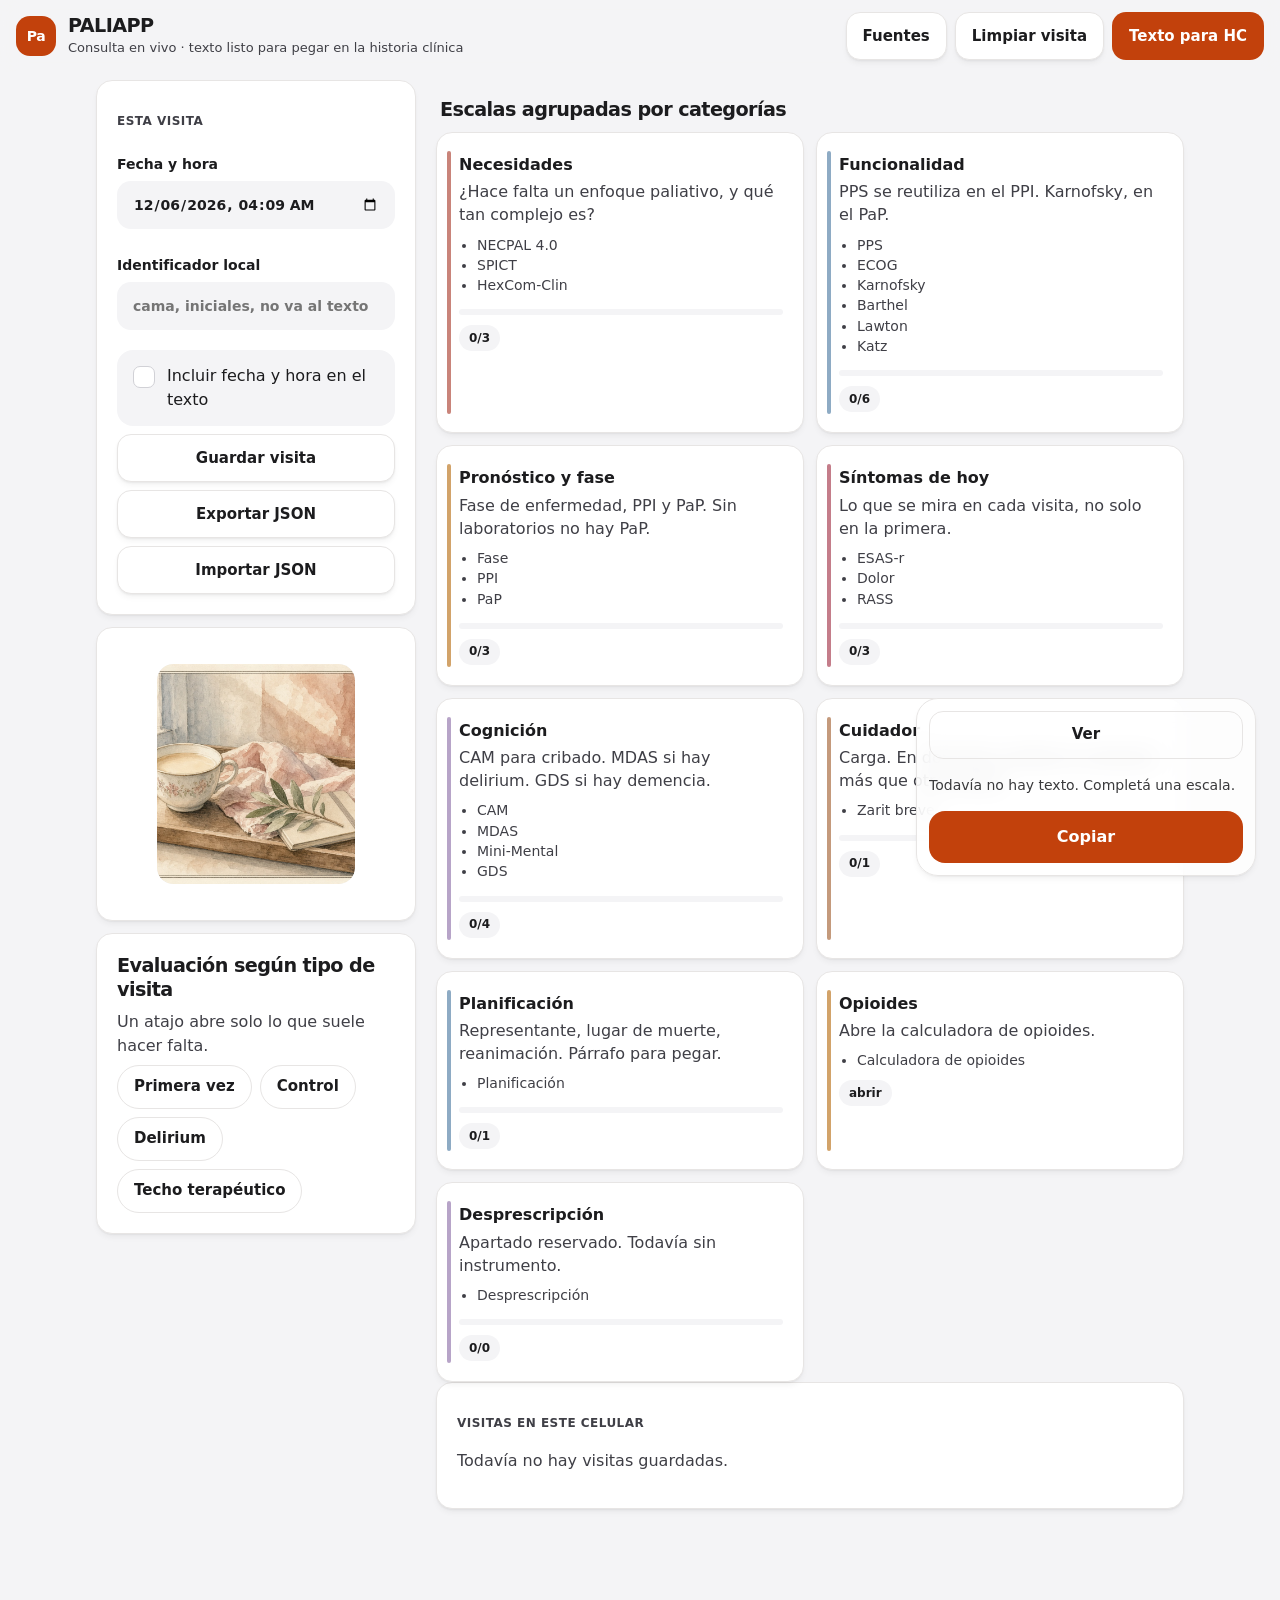
==== commit 13940b33: "La ficha de visita no se aplasta en la columna de escritorio" ====
--- a/artifacts/index.html
+++ b/artifacts/index.html
@@ -74,7 +74,10 @@
   h3{margin:0 0 4px;font-size:1rem;font-weight:600}
   .kicker{font-size:.75rem;letter-spacing:.04em;text-transform:uppercase;color:var(--muted);font-weight:600}
   .muted{color:var(--muted);font-weight:400}
-  .plate{display:block}
+  .meta-fields{display:flex;flex-direction:column;gap:2px}
+  .meta-fields input,.meta-fields input[type=datetime-local]{width:100%;min-width:0}
+  .desk-side .actions{display:flex;flex-direction:column;align-items:stretch}
+  .desk-side .actions .btn{width:100%}
   .plate figcaption{display:none}
   .plate img{width:100%;height:200px;object-fit:cover;border-radius:16px;display:block}
   .shortcuts{display:flex;flex-wrap:wrap;gap:8px;margin-top:4px}
@@ -385,7 +388,7 @@
   const m = loadMeta();
   const when = m.when || new Date().toISOString().slice(0,16);
   $('meta-card').innerHTML = `<p class="kicker">Esta visita</p>
-    <div class="grid2">
+    <div class="meta-fields">
       <label>Fecha y hora<input id="meta-when" type="datetime-local" value="${esc(when)}"></label>
       <label>Identificador local<input id="meta-id" placeholder="cama, iniciales, no va al texto" value="${esc(m.localId||'')}"></label>
     </div>
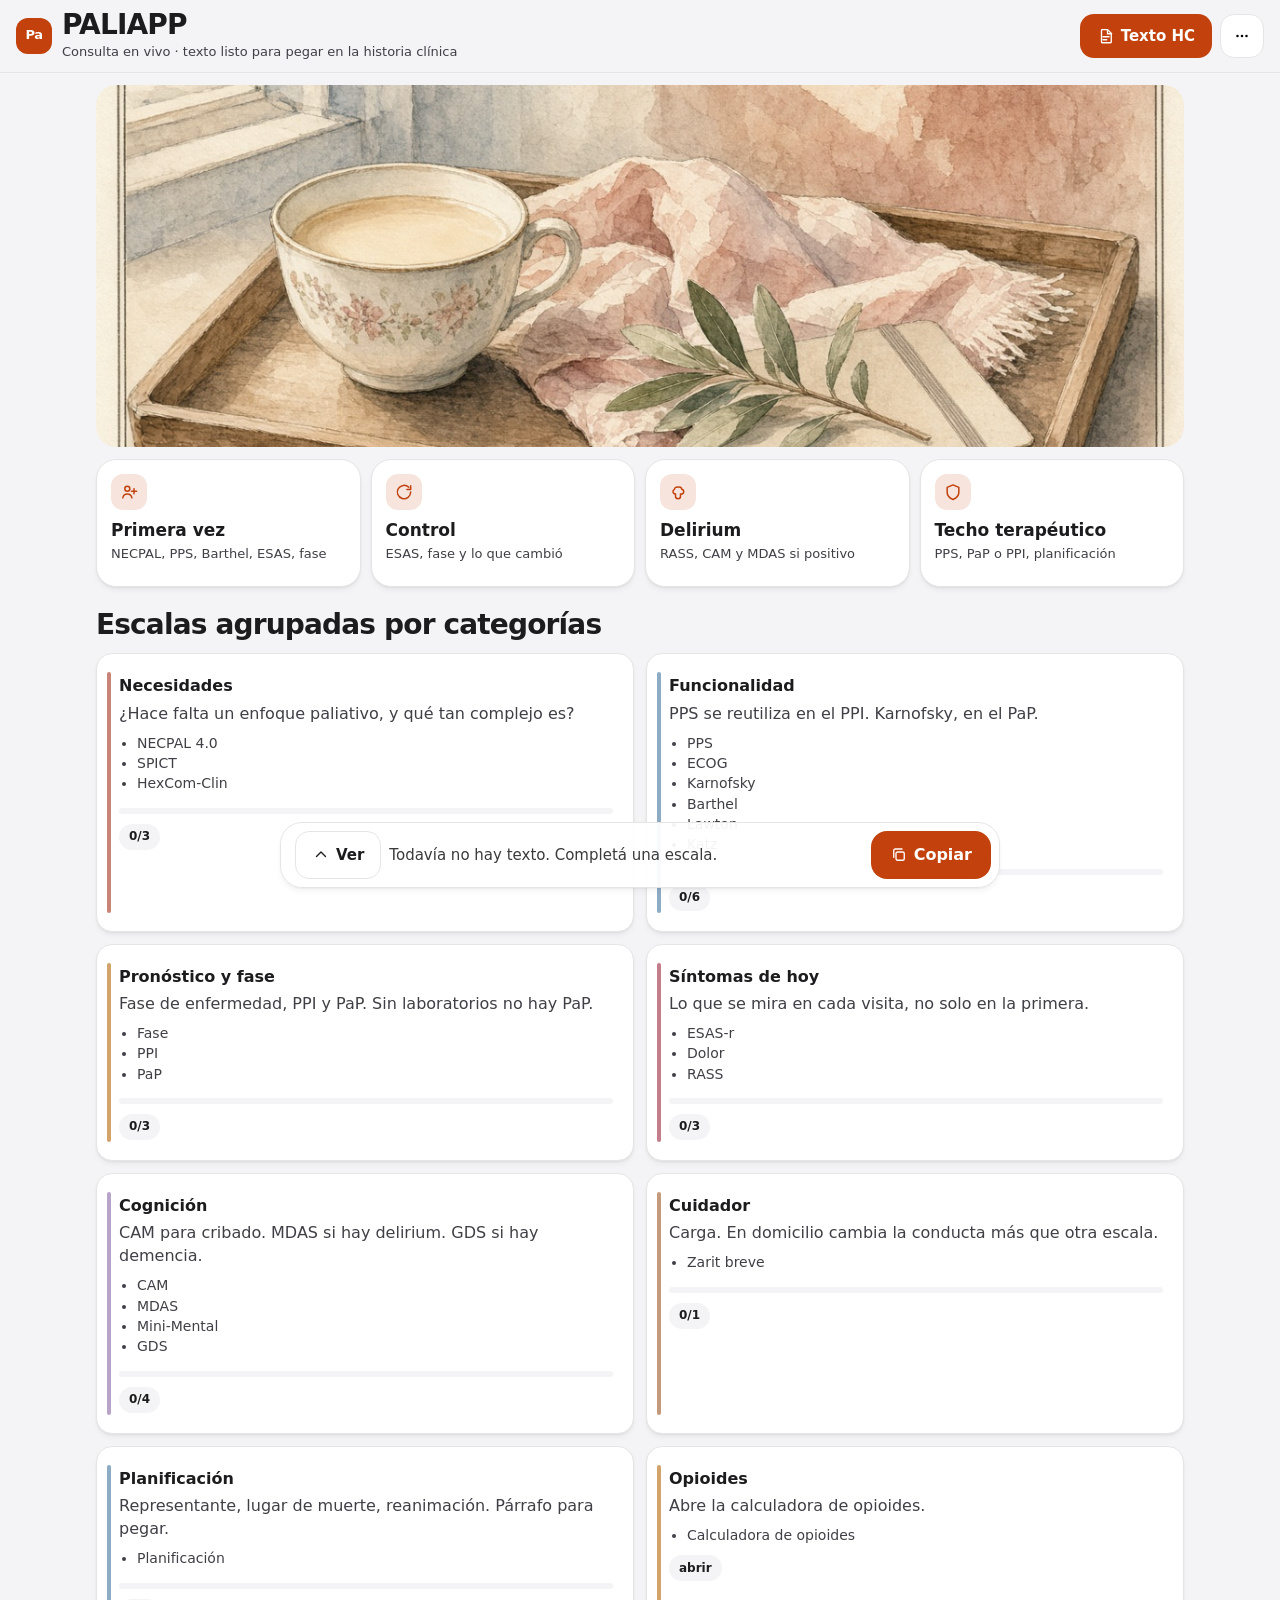
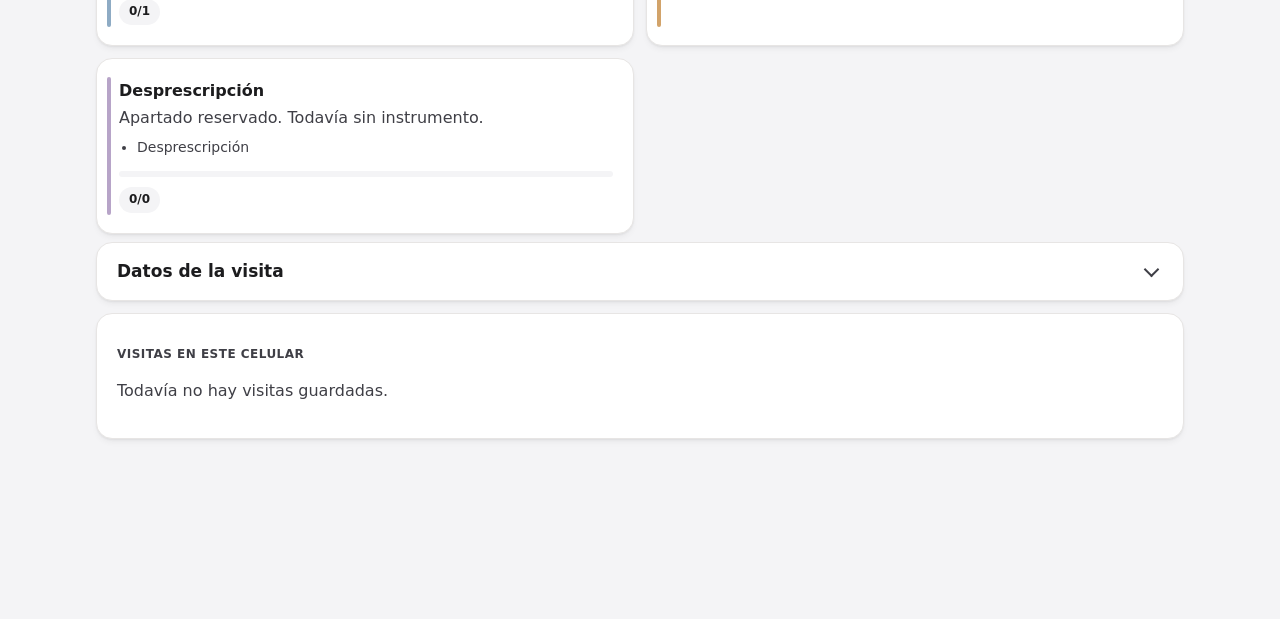
==== commit b7de4716: "Paso A: home, encabezado de una fila y dock centrado" ====
--- a/artifacts/index.html
+++ b/artifacts/index.html
@@ -47,47 +47,78 @@
   }
   button{cursor:pointer}
   header.app{
-    position:sticky;top:0;z-index:30;
-    background:color-mix(in srgb, var(--bg) 72%, transparent);
-    backdrop-filter:blur(12px);-webkit-backdrop-filter:blur(12px);
-    display:flex;align-items:center;gap:12px;padding:12px 16px;
-  }
-  .logo{width:40px;height:40px;border-radius:14px;background:var(--accent);color:var(--accent-ink);display:grid;place-items:center;font-weight:600;font-size:14px;letter-spacing:-.03em;flex:0 0 auto}
-  header h1{margin:0;font-size:1.2rem;font-weight:600;letter-spacing:-.03em;line-height:1.2}
-  header p{margin:2px 0 0;color:var(--muted);font-size:.8125rem;font-weight:400}
+    position:sticky;top:0;z-index:40;
+    background:var(--bg);
+    display:flex;align-items:center;gap:10px;padding:10px 16px;
+    border-bottom:1px solid var(--line);
+  }
+  .logo{width:36px;height:36px;border-radius:12px;background:var(--accent);color:var(--accent-ink);display:grid;place-items:center;font-weight:600;font-size:13px;letter-spacing:-.03em;flex:0 0 auto}
+  header h1{margin:0;font-size:22px;font-weight:600;letter-spacing:-.03em;line-height:1.1}
+  header .tag{margin:2px 0 0;color:var(--muted);font-size:13px;font-weight:400}
   .grow{flex:1}
-  .actions{display:flex;gap:8px;align-items:center;flex-wrap:wrap}
+  .actions{display:flex;gap:8px;align-items:center;flex-wrap:nowrap}
   .btn{border:1px solid var(--line);background:var(--surface);color:var(--ink);border-radius:14px;
-    padding:0 16px;min-height:48px;display:inline-flex;align-items:center;justify-content:center;
-    font-weight:600;font-size:.9375rem;white-space:nowrap;line-height:1.5;
-    box-shadow:var(--shadow);
-  }
+    padding:0 16px;min-height:44px;display:inline-flex;align-items:center;justify-content:center;gap:6px;
+    font-weight:600;font-size:15px;white-space:nowrap;line-height:1.2;
+    box-shadow:none;
+  }
+  .btn svg{width:18px;height:18px;flex:0 0 auto}
   .btn:active{transform:scale(.98)}
-  .btn:focus-visible,.short:focus-visible,.mod:focus-visible,.scale-toggle:focus-visible,input:focus-visible,select:focus-visible,textarea:focus-visible{
+  .btn:focus-visible,.short:focus-visible,.mod:focus-visible,.scale-toggle:focus-visible,input:focus-visible,select:focus-visible,textarea:focus-visible,summary:focus-visible{
     outline:none;box-shadow:0 0 0 3px var(--ring);
   }
-  .btn-primary{background:var(--accent);color:var(--accent-ink);border-color:transparent;box-shadow:none}
-  .wrap{max-width:1120px;margin:0 auto;padding:8px 16px 168px}
+  .btn-primary{background:var(--accent);color:var(--accent-ink);border-color:transparent}
+  .more{position:relative;margin:0}
+  .more summary{list-style:none;width:44px;min-width:44px;padding:0;color:var(--ink);font-weight:600}
+  .more summary::-webkit-details-marker{display:none}
+  .menu{
+    position:absolute;right:0;top:calc(100% + 8px);z-index:50;
+    background:var(--surface);border:1px solid var(--line);border-radius:14px;
+    box-shadow:var(--shadow);padding:6px;display:flex;flex-direction:column;min-width:190px;
+  }
+  .menu .btn{width:100%;justify-content:flex-start;border:0;background:transparent}
+  .wrap{max-width:1120px;margin:0 auto;padding:12px 16px 168px}
   .card{background:var(--surface);border:1px solid var(--line);border-radius:var(--radius);padding:20px;margin-bottom:12px;box-shadow:var(--shadow)}
   h2{margin:0 0 8px;font-size:1.2rem;font-weight:600;letter-spacing:-.03em;line-height:1.25}
-  h2.section-title{margin:18px 4px 10px}
+  h2.section-title{margin:22px 0 12px;font-size:28px;font-weight:600;letter-spacing:-.03em;line-height:1.15}
   h3{margin:0 0 4px;font-size:1rem;font-weight:600}
   .kicker{font-size:.75rem;letter-spacing:.04em;text-transform:uppercase;color:var(--muted);font-weight:600}
   .muted{color:var(--muted);font-weight:400}
   .meta-fields{display:flex;flex-direction:column;gap:2px}
   .meta-fields input,.meta-fields input[type=datetime-local]{width:100%;min-width:0}
-  .desk-side .actions{display:flex;flex-direction:column;align-items:stretch}
-  .desk-side .actions .btn{width:100%}
+  .meta-actions{display:flex;gap:8px;flex-wrap:wrap;margin-top:4px}
+  .meta-actions .btn{min-height:64px;min-width:96px;flex-direction:column;gap:4px;font-size:13px;font-weight:500;padding:8px 12px}
+  .visit-fold{padding:0}
+  .visit-fold > summary{
+    list-style:none;min-height:56px;display:flex;align-items:center;justify-content:space-between;
+    padding:16px 20px;color:var(--ink);font-weight:600;font-size:17px;cursor:pointer;
+  }
+  .visit-fold > summary::-webkit-details-marker{display:none}
+  .visit-fold > summary::after{
+    content:"";width:9px;height:9px;border-right:2px solid var(--muted);border-bottom:2px solid var(--muted);
+    transform:rotate(45deg);margin:0 6px 4px 0;flex:0 0 auto;
+  }
+  .visit-fold[open] > summary{border-bottom:1px solid var(--line)}
+  .visit-fold[open] > summary::after{transform:rotate(-135deg);margin-top:6px}
+  #meta-card{padding:4px 20px 16px}
+  .plate{margin:0 0 12px}
   .plate figcaption{display:none}
-  .plate img{width:100%;height:200px;object-fit:cover;border-radius:16px;display:block}
-  .shortcuts{display:flex;flex-wrap:wrap;gap:8px;margin-top:4px}
+  .plate-frame{position:relative;aspect-ratio:3/1;height:auto;min-height:0;border-radius:20px;overflow:hidden;background:var(--soft)}
+  .plate img{width:100%;height:100%;object-fit:cover;border-radius:20px;display:block}
+  .plate-fallback{display:none;height:100%;min-height:0;align-items:center;justify-content:center;flex-direction:column;gap:8px;color:var(--muted);background:var(--soft)}
+  .shortcuts{display:grid;grid-template-columns:1fr 1fr;gap:10px;margin:0 0 8px}
   .short{
-    display:inline-flex;flex-direction:row;align-items:center;gap:8px;
-    text-align:left;width:auto;min-height:44px;border:1px solid var(--line);border-radius:999px;padding:8px 16px;
-    background:var(--surface);color:var(--ink);box-shadow:none;
-  }
-  .short b{font-size:.9375rem;font-weight:600}
-  .short span{display:none}
+    display:flex;flex-direction:column;align-items:flex-start;justify-content:flex-start;gap:4px;
+    text-align:left;width:100%;min-height:128px;border:1px solid var(--line);border-radius:20px;padding:14px;
+    background:var(--surface);color:var(--ink);box-shadow:var(--shadow);
+  }
+  .short-ico{
+    width:36px;height:36px;border-radius:12px;display:grid;place-items:center;margin-bottom:6px;
+    background:color-mix(in srgb, var(--accent) 14%, var(--surface));color:var(--accent);
+  }
+  .short-ico svg{width:20px;height:20px;display:block}
+  .short b{font-size:17px;font-weight:600;line-height:1.2}
+  .short .sub{display:block;color:var(--muted);font-size:13px;font-weight:400;line-height:1.35}
   .short:active{transform:scale(.98)}
   .mods{display:grid;grid-template-columns:1fr;gap:12px}
   .mod{
@@ -114,25 +145,34 @@
   .scale .hint{display:block;font-size:.8125rem;font-weight:400;color:var(--muted)}
   .scale .body{padding:0 16px;max-height:0;overflow:hidden;transition:max-height .32s cubic-bezier(.4,0,.2,1), padding .32s cubic-bezier(.4,0,.2,1)}
   .scale.open{background:var(--surface);box-shadow:var(--shadow)}
-  .scale.open .body{display:block;max-height:4200px;padding:4px 16px 16px}
+  .scale.open .body{display:block;max-height:24000px;padding:4px 16px 16px}
+  .mdas-item{margin:18px 0 4px}
+  .mdas-item b{display:block;margin-bottom:4px}
+  .mdas-how{margin:0 0 8px;font-weight:400}
   footer.sticky{
-    position:fixed;left:12px;right:12px;bottom:calc(12px + env(safe-area-inset-bottom));
-    background:color-mix(in srgb, var(--surface) 78%, transparent);
-    backdrop-filter:blur(12px);-webkit-backdrop-filter:blur(12px);
-    border-radius:22px;box-shadow:var(--shadow);
+    position:fixed;left:50%;transform:translateX(-50%);
+    width:min(720px, calc(100% - 24px));
+    bottom:calc(12px + env(safe-area-inset-bottom));
+    background:color-mix(in srgb, var(--surface) 94%, transparent);
+    border:1px solid var(--line);border-radius:22px;box-shadow:var(--shadow);
     display:flex;gap:8px;align-items:center;
-    padding:8px 8px 8px 14px;z-index:30;
-  }
-  footer.sticky .preview{flex:1;min-width:0;font-size:.875rem;font-weight:400;color:var(--preview);white-space:nowrap;overflow:hidden;text-overflow:ellipsis;padding:8px 0}
-  footer.sticky.open{align-items:stretch;flex-wrap:wrap;padding:12px}
-  footer.sticky.open .preview{white-space:pre-wrap;overflow:auto;max-height:34vh;flex-basis:100%;order:2}
-  .dock-expand{min-height:48px;min-width:48px;box-shadow:none;background:transparent}
-  .thumb{min-height:52px;min-width:112px;padding:0 18px;border-radius:16px;font-size:1rem}
+    padding:8px 8px 8px 14px;z-index:35;
+  }
+  footer.sticky .preview{
+    flex:1;min-width:0;font-size:15px;font-weight:400;color:var(--preview);line-height:1.35;
+    display:-webkit-box;-webkit-line-clamp:2;-webkit-box-orient:vertical;overflow:hidden;padding:4px 0;
+  }
+  footer.sticky.open{flex-wrap:wrap;align-items:stretch;padding:14px;max-height:min(70vh, calc(100vh - 96px))}
+  footer.sticky.open .preview{
+    display:block;-webkit-line-clamp:unset;white-space:pre-wrap;overflow:auto;
+    max-height:46vh;flex-basis:100%;order:-1;
+  }
+  footer.sticky.open .thumb{flex:1}
+  .dock-expand{min-height:48px;min-width:72px;background:transparent}
+  .thumb{min-height:48px;min-width:112px;padding:0 18px;border-radius:16px;font-size:16px}
   .toast{position:fixed;left:50%;bottom:108px;transform:translateX(-50%);background:var(--ink);color:var(--bg);border-radius:999px;padding:10px 16px;font-weight:600;opacity:0;pointer-events:none;transition:opacity .2s ease;z-index:40}
   .toast.on{opacity:1}
   .sec-copy{display:flex;justify-content:space-between;align-items:center;gap:8px;margin-bottom:8px;flex-wrap:wrap}
-  .plate-frame{position:relative;min-height:180px;border-radius:16px;overflow:hidden;background:var(--soft)}
-  .plate-fallback{display:none;min-height:180px;align-items:center;justify-content:center;flex-direction:column;gap:8px;color:var(--muted);background:var(--soft)}
   .plate-frame.failed img{display:none}
   .plate-frame.failed .plate-fallback{display:flex}
   .opt{
@@ -195,7 +235,7 @@
     box-shadow:0 2px 6px rgba(194,65,12,.2);
   }
   input[type=file]{-webkit-appearance:auto;appearance:auto;background:transparent;box-shadow:none;padding:0;line-height:1.5}
-  label{display:flex;flex-direction:column;gap:6px;margin:12px 0;font-size:.875rem;font-weight:600;color:var(--ink);line-height:1.5}
+  label{display:flex;flex-direction:column;gap:6px;margin:12px 0;font-size:15px;font-weight:500;color:var(--ink);line-height:1.5}
   label.opt{font-weight:400;font-size:1rem;margin:8px 0}
   .esas{display:grid;grid-template-columns:minmax(0,1fr) auto auto;gap:10px;align-items:center;margin:14px 0}
   .esas input[type=range]{order:1}
@@ -208,31 +248,23 @@
   .empty{border:0;border-radius:16px;padding:22px;background:var(--soft);color:var(--muted);font-weight:400}
   .navback{margin-bottom:12px}
   details{margin:8px 0}
-  details summary{cursor:pointer;color:var(--accent);font-weight:600;transition:color .2s cubic-bezier(.4,0,.2,1)}
+  details summary{cursor:pointer;color:var(--accent);font-weight:600}
+  details.more{margin:0}
+  .visit-fold > summary,.more summary{color:var(--ink)}
   @media (max-width:719px){
-    header.app{flex-wrap:wrap}
-    header.app .grow{display:none}
-    header.app .actions{width:100%}
-    header.app .actions .btn{flex:1 1 0;padding:0 8px;font-size:.8125rem;box-shadow:none;background:var(--surface)}
-    header.app .actions .btn-primary{background:var(--accent)}
+    header .tag{display:none}
+    header h1{font-size:20px}
   }
   @media (min-width:720px){
+    header h1{font-size:28px}
     .mods{grid-template-columns:1fr 1fr}
     .grid2{grid-template-columns:minmax(0,1fr) minmax(160px,240px)}
   }
   @media (min-width:980px){
-    .desk{display:grid;grid-template-columns:320px minmax(0,1fr);gap:20px;align-items:start}
-    .desk-side{position:sticky;top:76px}
-    .desk-side .plate img{height:220px}
-    .section-title{margin-top:0}
-    footer.sticky{
-      left:auto;right:24px;bottom:24px;width:340px;
-      flex-direction:column;align-items:stretch;padding:12px;
-      border:1px solid var(--line);
-    }
-    footer.sticky .preview{white-space:normal;overflow:auto;max-height:7.5em}
-    footer.sticky .thumb{width:100%}
-    .toast{left:auto;right:36px;transform:none}
+    .shortcuts{grid-template-columns:repeat(4, minmax(0,1fr))}
+  }
+  @media (prefers-reduced-motion: reduce){
+    *,*::before,*::after{transition:none !important;animation:none !important}
   }
   @media (prefers-color-scheme: dark){
     .warnbox{color:#f6e2b3}
@@ -258,58 +290,65 @@
 <body>
 <header class="app">
   <div class="logo">Pa</div>
-  <div>
+  <div class="brand">
     <h1>PALIAPP</h1>
-    <p>Consulta en vivo · texto listo para pegar en la historia clínica</p>
+    <p class="tag">Consulta en vivo · texto listo para pegar en la historia clínica</p>
   </div>
   <div class="grow"></div>
   <div class="actions">
-  <button class="btn" onclick="show('sources')">Fuentes</button>
-  <button class="btn" onclick="clearAll()">Limpiar visita</button>
-  <button class="btn btn-primary" onclick="showReport()">Texto para HC</button>
+    <button class="btn btn-primary" onclick="showReport()">
+      <svg viewBox="0 0 24 24" fill="none" aria-hidden="true"><path d="M7 3.5h7l5 5V20a1 1 0 0 1-1 1H7a1 1 0 0 1-1-1V4.5a1 1 0 0 1 1-1z" stroke="currentColor" stroke-width="1.8"/><path d="M14 3.5V9h5.5M8 13h8M8 17h5" stroke="currentColor" stroke-width="1.8" stroke-linecap="round"/></svg>
+      Texto HC
+    </button>
+    <details class="more">
+      <summary class="btn" aria-label="Más opciones">
+        <svg viewBox="0 0 24 24" aria-hidden="true"><circle cx="6" cy="12" r="1.7"/><circle cx="12" cy="12" r="1.7"/><circle cx="18" cy="12" r="1.7"/></svg>
+      </summary>
+      <div class="menu">
+        <button class="btn" onclick="show('sources')">Fuentes</button>
+        <button class="btn" onclick="clearAll()">Limpiar visita</button>
+      </div>
+    </details>
   </div>
 </header>
 <div class="wrap" id="view-home">
-  <div class="desk">
-    <div class="desk-side">
-      <div class="card" id="meta-card"></div>
-      <div class="card">
-        <figure class="plate">
-          <div class="plate-frame" id="plate-frame">
-            <img id="plate-img" src="laminas/bandeja.jpg" alt="Viñeta de la situación, cambia con la función" onerror="plateFail()">
-            <div class="plate-fallback" aria-hidden="true">
-              <svg width="36" height="36" viewBox="0 0 36 36" fill="none" aria-hidden="true"><rect x="4" y="6" width="28" height="22" rx="3" stroke="#b86b62" stroke-width="1.6"/><path d="M8 22l6-6 4 4 3-3 7 7" stroke="#8eabc4" stroke-width="1.6" stroke-linejoin="round"/><circle cx="13" cy="13" r="2" fill="#e7b7b0"/></svg>
-              <span>Lámina no disponible</span>
-            </div>
-          </div>
-          <figcaption><p id="plate-cap" class="muted" style="margin:0"></p></figcaption>
-        </figure>
-      </div>
-      <div class="card">
-        <h2>Evaluación según tipo de visita</h2>
-        <p class="muted" style="margin:0 0 8px">Un atajo abre solo lo que suele hacer falta.</p>
-        <div class="shortcuts">
-          <button class="short" onclick="openVisit('primera')"><b>Primera vez</b><span>NECPAL, PPS, Barthel, ESAS, fase</span></button>
-          <button class="short" onclick="openVisit('control')"><b>Control</b><span>ESAS, fase y lo que cambió</span></button>
-          <button class="short" onclick="openVisit('delirium')"><b>Delirium</b><span>RASS, CAM y MDAS si positivo</span></button>
-          <button class="short" onclick="openVisit('techo')"><b>Techo terapéutico</b><span>PPS, PaP o PPI, planificación</span></button>
-        </div>
+  <figure class="plate">
+    <div class="plate-frame" id="plate-frame">
+      <img id="plate-img" src="laminas/bandeja.jpg" alt="Viñeta de la situación, cambia con la función" onerror="plateFail()">
+      <div class="plate-fallback" aria-hidden="true">
+        <svg width="36" height="36" viewBox="0 0 36 36" fill="none" aria-hidden="true"><rect x="4" y="6" width="28" height="22" rx="3" stroke="#b86b62" stroke-width="1.6"/><path d="M8 22l6-6 4 4 3-3 7 7" stroke="#8eabc4" stroke-width="1.6" stroke-linejoin="round"/><circle cx="13" cy="13" r="2" fill="#e7b7b0"/></svg>
+        <span>Lámina no disponible</span>
       </div>
     </div>
-    <div class="desk-main">
-      <h2 class="section-title">Escalas agrupadas por categorías</h2>
-      <div class="mods" id="modgrid"></div>
-      <div class="card" id="saved-card"></div>
-    </div>
+    <figcaption><p id="plate-cap" class="muted" style="margin:0"></p></figcaption>
+  </figure>
+  <div class="shortcuts">
+    <button class="short" onclick="openVisit('primera')"><span class="short-ico" aria-hidden="true"><svg viewBox="0 0 24 24" fill="none"><circle cx="10" cy="8" r="3" stroke="currentColor" stroke-width="1.8"/><path d="M4.5 19c.7-3 2.8-4.5 5.5-4.5S14.8 16 15.5 19" stroke="currentColor" stroke-width="1.8" stroke-linecap="round"/><path d="M18 8v6M15 11h6" stroke="currentColor" stroke-width="1.8" stroke-linecap="round"/></svg></span><b>Primera vez</b><span class="sub">NECPAL, PPS, Barthel, ESAS, fase</span></button>
+    <button class="short" onclick="openVisit('control')"><span class="short-ico" aria-hidden="true"><svg viewBox="0 0 24 24" fill="none"><path d="M20 12a8 8 0 1 1-2.3-5.6" stroke="currentColor" stroke-width="1.8" stroke-linecap="round"/><path d="M20 4.5V9h-4.5" stroke="currentColor" stroke-width="1.8" stroke-linecap="round" stroke-linejoin="round"/></svg></span><b>Control</b><span class="sub">ESAS, fase y lo que cambió</span></button>
+    <button class="short" onclick="openVisit('delirium')"><span class="short-ico" aria-hidden="true"><svg viewBox="0 0 24 24" fill="none"><path d="M8.5 14.5a3 3 0 0 1-.8-5.7A3.4 3.4 0 0 1 12 6.2a3.4 3.4 0 0 1 4.6 2.4 3 3 0 0 1-.6 5.9" stroke="currentColor" stroke-width="1.8" stroke-linecap="round"/><path d="M9 14.5V17a3 3 0 0 0 6 0v-2.5" stroke="currentColor" stroke-width="1.8" stroke-linecap="round"/></svg></span><b>Delirium</b><span class="sub">RASS, CAM y MDAS si positivo</span></button>
+    <button class="short" onclick="openVisit('techo')"><span class="short-ico" aria-hidden="true"><svg viewBox="0 0 24 24" fill="none"><path d="M12 3.5l7 3v6c0 4.2-2.9 6.6-7 8.5-4.1-1.9-7-4.3-7-8.5v-6l7-3z" stroke="currentColor" stroke-width="1.8" stroke-linejoin="round"/></svg></span><b>Techo terapéutico</b><span class="sub">PPS, PaP o PPI, planificación</span></button>
   </div>
+  <h2 class="section-title">Escalas agrupadas por categorías</h2>
+  <div class="mods" id="modgrid"></div>
+  <details class="card visit-fold">
+    <summary>Datos de la visita</summary>
+    <div id="meta-card"></div>
+  </details>
+  <div class="card" id="saved-card"></div>
 </div>
 <div class="wrap hidden" id="view-mod"></div>
 <div class="wrap hidden" id="view-report"></div>
 <div class="wrap hidden" id="view-sources"></div>
 <footer class="sticky" id="dock">
-  <button type="button" class="btn dock-expand" id="dock-btn" aria-expanded="false" onclick="toggleDock()">Ver</button>
+  <button type="button" class="btn dock-expand" id="dock-btn" aria-expanded="false" onclick="toggleDock()">
+    <svg viewBox="0 0 24 24" fill="none" aria-hidden="true"><path d="M6 14l6-6 6 6" stroke="currentColor" stroke-width="1.8" stroke-linecap="round" stroke-linejoin="round"/></svg>
+    <span>Ver</span>
+  </button>
   <div class="preview" id="live">Todavía no hay texto. Completá una escala.</div>
-  <button class="btn btn-primary thumb" onclick="copyReport()">Copiar</button>
+  <button class="btn btn-primary thumb" onclick="copyReport()">
+    <svg viewBox="0 0 24 24" fill="none" aria-hidden="true"><rect x="8" y="8" width="11" height="11" rx="2" stroke="currentColor" stroke-width="1.8"/><path d="M5 15V6a2 2 0 0 1 2-2h9" stroke="currentColor" stroke-width="1.8" stroke-linecap="round"/></svg>
+    Copiar
+  </button>
 </footer>
 <div class="toast" id="toast">Copiado</div>
 <script>
@@ -387,16 +426,15 @@
 function renderMeta(){
   const m = loadMeta();
   const when = m.when || new Date().toISOString().slice(0,16);
-  $('meta-card').innerHTML = `<p class="kicker">Esta visita</p>
-    <div class="meta-fields">
+  $('meta-card').innerHTML = `<div class="meta-fields">
       <label>Fecha y hora<input id="meta-when" type="datetime-local" value="${esc(when)}"></label>
       <label>Identificador local<input id="meta-id" placeholder="cama, iniciales, no va al texto" value="${esc(m.localId||'')}"></label>
     </div>
     <label class="opt"><input id="meta-inc" type="checkbox" ${m.includeWhen?'checked':''}> Incluir fecha y hora en el texto</label>
-    <div class="actions">
-      <button type="button" class="btn" onclick="guardarVisita()">Guardar visita</button>
-      <button type="button" class="btn" onclick="exportar()">Exportar JSON</button>
-      <button type="button" class="btn" onclick="$('import-file').click()">Importar JSON</button>
+    <div class="meta-actions">
+      <button type="button" class="btn" onclick="guardarVisita()" aria-label="Guardar visita"><svg viewBox="0 0 24 24" fill="none" aria-hidden="true"><path d="M5 5.5h11l3 3V19a1 1 0 0 1-1 1H5a1 1 0 0 1-1-1V6.5a1 1 0 0 1 1-1z" stroke="currentColor" stroke-width="1.8"/><path d="M8 5.5V9h6M8 19v-5h8v5" stroke="currentColor" stroke-width="1.8" stroke-linejoin="round"/></svg>Guardar</button>
+      <button type="button" class="btn" onclick="exportar()" aria-label="Exportar JSON"><svg viewBox="0 0 24 24" fill="none" aria-hidden="true"><path d="M12 4v11M7 10l5 5 5-5" stroke="currentColor" stroke-width="1.8" stroke-linecap="round" stroke-linejoin="round"/><path d="M5 19h14" stroke="currentColor" stroke-width="1.8" stroke-linecap="round"/></svg>Exportar</button>
+      <button type="button" class="btn" onclick="$('import-file').click()" aria-label="Importar JSON"><svg viewBox="0 0 24 24" fill="none" aria-hidden="true"><path d="M12 15V4M7 9l5-5 5 5" stroke="currentColor" stroke-width="1.8" stroke-linecap="round" stroke-linejoin="round"/><path d="M5 19h14" stroke="currentColor" stroke-width="1.8" stroke-linecap="round"/></svg>Importar</button>
       <input id="import-file" type="file" accept="application/json" class="hidden" onchange="importar(this)">
     </div>`;
   $('meta-card').querySelectorAll('input').forEach(n=>n.addEventListener('change', persistMeta));
@@ -545,7 +583,7 @@
     dolor:'Intensidad y componente neuropático.',
     rass:'+4 a −5.',
     cam:'Delirium si 1 y 2, más 3 o 4.',
-    mdas:'0–30. Corte ≥7.',
+    mdas:'0–6 no. Leve 7–13. Moderado 14–18. Severo 19–25. Profundo 26–30.',
     mmse:'30 puntos por dominios, para cargar en vivo.',
     gds:'Estadio 1 a 7.',
     zarit:'12 ítems. Corte orientativo ≥17.',
@@ -686,7 +724,78 @@
     <div class="src">Intensidad numérica. DN4, porción de entrevista (Bouhassira 2005): ≥3 de 7 sugiere componente neuropático. No reemplaza el examen.</div>`; },
   rass(){ return [['4','Combativo'],['3','Muy agitado'],['2','Agitado'],['1','Inquieto'],['0','Alerta y tranquilo'],['-1','Somnoliento'],['-2','Sedación leve'],['-3','Sedación moderada'],['-4','Sedación profunda'],['-5','No despertable']].map(([v,t])=>`<label class="opt"><input type="radio" name="rass" value="${v}"> <b>${v}</b> ${t}</label>`).join('') + `<div class="src">Richmond Agitation-Sedation Scale. Sessler 2002.</div>`; },
   cam(){ return ['Inicio agudo o curso fluctuante','Inatención','Pensamiento desorganizado','Conciencia distinta de alerta'].map((t,i)=>`<label class="opt"><input type="checkbox" data-k="c${i}"> <b>${i+1}.</b> ${t}</label>`).join('') + `<div class="src">Inouye, 1990. Anexo 14 INC. Positivo si 1 y 2, más 3 o 4.</div>`; },
-  mdas(){ return ['Conciencia','Orientación','Memoria breve','Series','Atención','Pensamiento','Percepción','Ideación','Psicomotricidad','Sueño'].map(t=>`<div class="grid2"><span>${t}</span><select data-k="${t}"><option value="">—</option><option value="0">0</option><option value="1">1 leve</option><option value="2">2 moderado</option><option value="3">3 grave</option></select></div>`).join('') + `<div class="src">Memorial Delirium Assessment Scale. Anexo 13 INC. Corte diagnóstico del material: ≥7.</div>`; },
+  mdas(){
+    const items = [
+      ['Conciencia','1. Disminución del nivel de conciencia','Nivel de conciencia actual en la interacción con el entorno: el entrevistador, otras personas o los objetos de la habitación. Pedir que describa lo que hay alrededor.',[
+        ['0','No','De forma espontánea está totalmente consciente e interactúa bien.'],
+        ['1','Leve','No reconoce algún elemento o no interactúa bien de entrada, pero llega a estar consciente si se insiste. La entrevista se alarga y no se deteriora de forma marcada.'],
+        ['2','Moderada','No reconoce parte o todo el entorno, o no interactúa de forma espontánea. Queda consciente de forma incompleta aunque se insista.'],
+        ['3','Grave','No reconoce el entorno ni al entrevistador y no hay interacción. La entrevista es difícil o imposible aunque se insista.']
+      ]],
+      ['Orientación','2. Desorientación','Preguntar estos 10 ítems: día de la semana, día del mes, mes, año, estación, piso, nombre del hospital, ciudad, provincia o comunidad, y país.',[
+        ['0','No','Responde bien 9 o 10.'],
+        ['1','Leve','Responde bien 7 u 8.'],
+        ['2','Moderada','Responde bien 5 o 6.'],
+        ['3','Grave','Responde bien 4 o menos.']
+      ]],
+      ['Memoria breve','3. Memoria a corto plazo','Pedir que repita 3 palabras en el momento y que las recuerde a los 5 minutos, después de otra tarea. En controles, cambiar el trío. Por ejemplo: manzana, mesa, mañana; o cielo, cigarro, justicia.',[
+        ['0','No','Repite y recuerda las 3.'],
+        ['1','Leve','Repite las 3 y no recuerda una.'],
+        ['2','Moderada','Repite las 3 y no recuerda dos o las tres.'],
+        ['3','Grave','No logra repetir una o más.']
+      ]],
+      ['Series','4. Series numéricas','Hacia adelante: primero 3, después 4 y después 5. Luego hacia atrás: 3 y después 4. Solo pasar al paso siguiente si el anterior salió bien.',[
+        ['0','No','Al menos 5 hacia adelante y 4 hacia atrás.'],
+        ['1','Leve','Al menos 5 hacia adelante y 3 hacia atrás.'],
+        ['2','Moderada','4 o 5 hacia adelante, y no puede 3 hacia atrás.'],
+        ['3','Grave','No puede más de 3 hacia adelante.']
+      ]],
+      ['Atención','5. Atención','Durante la entrevista: hay que repetir preguntas, pierde el hilo, se distrae con estímulos de afuera o queda absorto en otra cosa.',[
+        ['0','No','Mantiene y cambia el foco con normalidad.'],
+        ['1','Leve','Ocurre una o dos veces, sin alargar la entrevista.'],
+        ['2','Moderada','Es frecuente. Alarga la entrevista, pero se puede terminar.'],
+        ['3','Grave','Es constante. La entrevista se vuelve difícil o imposible.']
+      ]],
+      ['Pensamiento','6. Pensamiento desorganizado','Divagación, discurso irrelevante o incoherente, o un razonamiento desordenado. Hacer una pregunta compleja: por ejemplo, que describa su situación clínica.',[
+        ['0','No','El discurso es coherente y va dirigido.'],
+        ['1','Leve','Cuesta un poco seguirlo. Se aleja del objetivo, sin alargar la entrevista.'],
+        ['2','Moderada','El desorden es claro. La entrevista se alarga, pero no se corta.'],
+        ['3','Grave','La entrevista es muy difícil o imposible por el discurso.']
+      ]],
+      ['Percepción','7. Alteraciones de la percepción','Percepciones erróneas, ilusiones o alucinaciones: las que se ven en la entrevista, las que admite, y las que refieren la familia, enfermería o la historia en las últimas horas.',[
+        ['0','No','No hay percepciones erróneas, ilusiones ni alucinaciones.'],
+        ['1','Leve','Ligadas al sueño, o alucinaciones fugaces una o dos veces, sin conducta inadecuada.'],
+        ['2','Moderada','Varias veces, con un cambio mínimo de conducta que no corta la entrevista.'],
+        ['3','Grave','Frecuentes o intensas, con conducta inadecuada que corta la entrevista o interfiere con los cuidados.']
+      ]],
+      ['Ideación','8. Ideación delirante','Creencia falsa tenida por real. Lo más habitual es la ideación paranoide. Se infiere por la conducta, por lo que admite, o por lo que refieren familia, enfermería o la historia en las últimas horas.',[
+        ['0','No','No hay interpretaciones erróneas ni ideación delirante.'],
+        ['1','Leve','Suspicacia o interpretación errónea, sin delirio franco ni conducta inadecuada.'],
+        ['2','Moderada','Delirio admitido o evidente. No corta la entrevista, o lo hace de forma tangencial, y no interfiere con los cuidados.'],
+        ['3','Grave','Intenso o persistente, con conducta inadecuada que corta la entrevista o interfiere seriamente con el cuidado.']
+      ]],
+      ['Psicomotricidad','9. Actividad psicomotora','Actividad de las últimas horas y durante la entrevista. Si no es normal, marcar si es hipoactivo, hiperactivo o ambos.',[
+        ['0','No','Actividad normal.'],
+        ['1','Leve','Hipoactividad apenas perceptible, o hiperactividad apenas perceptible, como inquietud.'],
+        ['2','Moderada','Hipoactividad clara: pocos movimientos, lentitud, casi no habla ni se mueve solo. O hiperactividad clara: se mueve casi todo el tiempo. El examen se alarga.'],
+        ['3','Grave','Hipoactividad grave: no se mueve ni habla sin que se insista, o está catatónico. O hiperactividad grave: movimiento constante, reacción exagerada, necesita vigilancia o sujeción. El examen es difícil o imposible.']
+      ]],
+      ['Sueño','10. Ciclo vigilia-sueño','Capacidad de dormirse y de mantenerse despierto cuando corresponde. Usar la entrevista y lo que digan enfermería, la familia, el paciente o los registros de las últimas horas. La noche previa solo cuenta si la evaluación es a la mañana.',[
+        ['0','No','Duerme de noche y se mantiene despierto de día.'],
+        ['1','Leve','Cuesta dormirse o hay despertares breves, o necesita medicación. De día hay somnolencia, pero despierta fácil.'],
+        ['2','Moderada','Despertares nocturnos repetidos y largos. De día, sueño frecuente y prolongado, o solo despierta del todo con un estímulo fuerte.'],
+        ['3','Grave','De noche permanece despierto. De día duerme la mayor parte del tiempo, o no se lo puede despertar del todo.']
+      ]]
+    ];
+    const tipo = `<p class="muted mdas-how">Si el puntaje de este ítem no es 0, marcar el tipo.</p>
+      <label class="opt"><input type="radio" name="psicomotor" value="hipo"><span>Hipoactivo</span></label>
+      <label class="opt"><input type="radio" name="psicomotor" value="hiper"><span>Hiperactivo</span></label>
+      <label class="opt"><input type="radio" name="psicomotor" value="mixto"><span>Los dos</span></label>`;
+    return `<p class="muted">Severidad de cada síntoma, de 0 a 3, según lo que se ve ahora o en las últimas horas. El total va de 0 a 30.</p>
+      <p class="muted">0–6 sin delirium. 7–13 leve: de 7 a 9 es zona de sospecha o corte temprano. 14–18 moderado. 19–25 severo. 26–30 profundo.</p>` +
+      items.map(([k,t,how,opts])=>`<div class="mdas-item"><b>${t}</b><p class="muted mdas-how">${how}</p>${opts.map(([v,lab,txt])=>`<label class="opt"><input type="radio" name="${k}" value="${v}"><span><b>${v}. ${lab}.</b> ${txt}</span></label>`).join('')}${k==='Psicomotricidad'?tipo:''}</div>`).join('') +
+      `<div class="src">Ítems: adaptación al español de Breitbart y cols., 1997. Rangos de severidad: clases latentes del MDAS-T en cuidados paliativos, Klankluang y cols., The Oncologist 2020 (PMC7011635): leve 9–13, moderado 14–18, severo 19–25, profundo 26–30. El corte diagnóstico de ese estudio fue 9. Acá, 0–6 es sin delirium y 7–9 se marca como sospecha, porque el corte del material INC es ≥7.</div>`;
+  },
   mmse(){ return [['Orientación',10],['Registro',3],['Atención',5],['Recuerdo',3],['Lenguaje y praxia',9]].map(([t,m])=>`<label>${t} (0–${m})<input data-k="${t}" inputmode="numeric" placeholder="0–${m}"></label>`).join('') + `<label>Años de escolaridad<input data-k="esc" inputmode="numeric"></label><div class="src">Folstein 1975. Carga por dominio para usarla en vivo; el formulario licenciado sigue siendo el oficial. Cortes habituales 24–30 / 19–23 / 10–18 / ≤9, ajustar por escolaridad.</div>`; },
   gds(){ return [1,2,3,4,5,6,7].map(n=>`<label class="opt"><input type="radio" name="gds" value="${n}"> <b>GDS ${n}.</b> ${['','Normalidad','Queja subjetiva','Déficit observable','Demencia leve','Demencia moderada','Demencia moderada-severa','Demencia grave'][n]}</label>`).join('') + `<div class="src">Reisberg 1982. Anexo 11 INC.</div>`; },
   zarit(){ return ['Pide más ayuda de la que necesita','No alcanza el tiempo','Estrés al convivir con el cuidado','Vergüenza o enojo','Impacto en otras relaciones','Miedo por el futuro','Dependencia total de usted','Salud propia resentida','Pérdida de control de la vida','Desear poder delegar','Inseguridad sobre qué hacer','Sensación de que debería hacer más'].map(t=>`<div class="grid2"><span>${t}</span><select data-k="${t}"><option value="">—</option><option value="0">Nunca</option><option value="1">Rara vez</option><option value="2">A veces</option><option value="3">Frecuente</option><option value="4">Casi siempre</option></select></div>`).join('') + `<div class="src">Zarit Burden Interview, forma breve de 12 ítems (Bédard 2001). Ítems parafraseados. Corte orientativo de carga alta ≥17.</div>`; },
@@ -731,7 +840,10 @@
   const d = {};
   root.querySelectorAll('[data-k]').forEach(n=>{ d[n.dataset.k] = n.type==='checkbox' ? n.checked : n.value; });
   root.querySelectorAll('input[type=radio]:checked').forEach(n=>{ d[n.name] = n.value; });
-  const empty = !Object.values(d).some(v=>v && v!=='0' && v!==false);
+  const keys10 = ['Conciencia','Orientación','Memoria breve','Series','Atención','Pensamiento','Percepción','Ideación','Psicomotricidad','Sueño'];
+  const empty = id==='mdas'
+    ? !keys10.some(k=>d[k]!=null && d[k]!=='')
+    : !Object.values(d).some(v=>v && v!=='0' && v!==false);
   if(!silent){ state[id] = empty ? undefined : d; if(empty) delete state[id]; persist(); }
   const box = root.querySelector('.scorebox') || document.createElement('div');
   if(!root.querySelector('.scorebox')){ box.className='scorebox'; root.appendChild(box); }
@@ -845,10 +957,13 @@
     return (c[0]&&c[1]&&(c[2]||c[3]))?'CAM positivo: cumple criterios de delirium.':'CAM negativo: no cumple el algoritmo de delirium.';
   }
   if(id==='mdas'){
-    const vals = Object.values(d).map(num);
+    const keys = ['Conciencia','Orientación','Memoria breve','Series','Atención','Pensamiento','Percepción','Ideación','Psicomotricidad','Sueño'];
+    const vals = keys.map(k=>num(d[k]));
     if(vals.some(v=>v==null)) return '';
     const t = vals.reduce((a,b)=>a+b,0);
-    return `MDAS ${t}/30: ${t>=7?'alcanza el corte de delirium':'por debajo del corte de delirium'}.`;
+    const banda = t<=6?'sin delirium':t<=9?'delirium leve, en la zona de sospecha (7 a 9)':t<=13?'delirium leve':t<=18?'delirium moderado':t<=25?'delirium severo':'delirium profundo';
+    const tipo = {hipo:'hipoactivo',hiper:'hiperactivo',mixto:'hipo e hiperactivo'}[d.psicomotor];
+    return `MDAS ${t}/30: ${banda}${tipo?`, psicomotricidad ${tipo}`:''}.`;
   }
   if(id==='mmse'){
     const spec = [['Orientación',10],['Registro',3],['Atención',5],['Recuerdo',3],['Lenguaje y praxia',9]];
@@ -994,15 +1109,18 @@
 function toggleDock(){
   const dock = $('dock');
   const open = dock.classList.toggle('open');
-  $('dock-btn').setAttribute('aria-expanded', open?'true':'false');
-  $('dock-btn').textContent = open ? 'Ocultar' : 'Ver';
+  const btn = $('dock-btn');
+  btn.setAttribute('aria-expanded', open?'true':'false');
+  const label = btn.querySelector('span');
+  if(label) label.textContent = open ? 'Ocultar' : 'Ver';
 }
 function clearAll(){ if(!confirm('¿Borrar la visita de este navegador?')) return; localStorage.removeItem('cpdesk'); Object.keys(state).forEach(k=>delete state[k]); paintLive(); show('home'); }
 function renderSources(){
   $('view-sources').innerHTML = `<button class="btn navback" onclick="show('home')">← PALIAPP</button>
     <div class="card"><h2>De dónde sale cada cosa</h2>
     <ul>
-      <li>NECPAL 4.0, SPICT, HexCom-Clin, Barthel, ECOG, Karnofsky, CAM, GDS y MDAS: material INC/MSAL, módulo 1, más la fuente primaria citada en cada escala.</li>
+      <li>NECPAL 4.0, SPICT, HexCom-Clin, Barthel, ECOG, Karnofsky, CAM y GDS: material INC/MSAL, módulo 1, más la fuente primaria citada en cada escala.</li>
+      <li>MDAS: ítems de Breitbart y cols., 1997. Rangos de severidad: Klankluang y cols., The Oncologist 2020 (PMC7011635). Leve 9–13, moderado 14–18, severo 19–25, profundo 26–30. Corte de ese estudio: 9. Acá, 0–6 es sin delirium y 7–9 queda como sospecha.</li>
       <li>PPI: Morita 1999. PaP: Maltoni y Pirovano 1999.</li>
       <li>PPS: Victoria Hospice. Descriptores resumidos.</li>
       <li>ESAS-r: Edmonton Symptom Assessment System.</li>
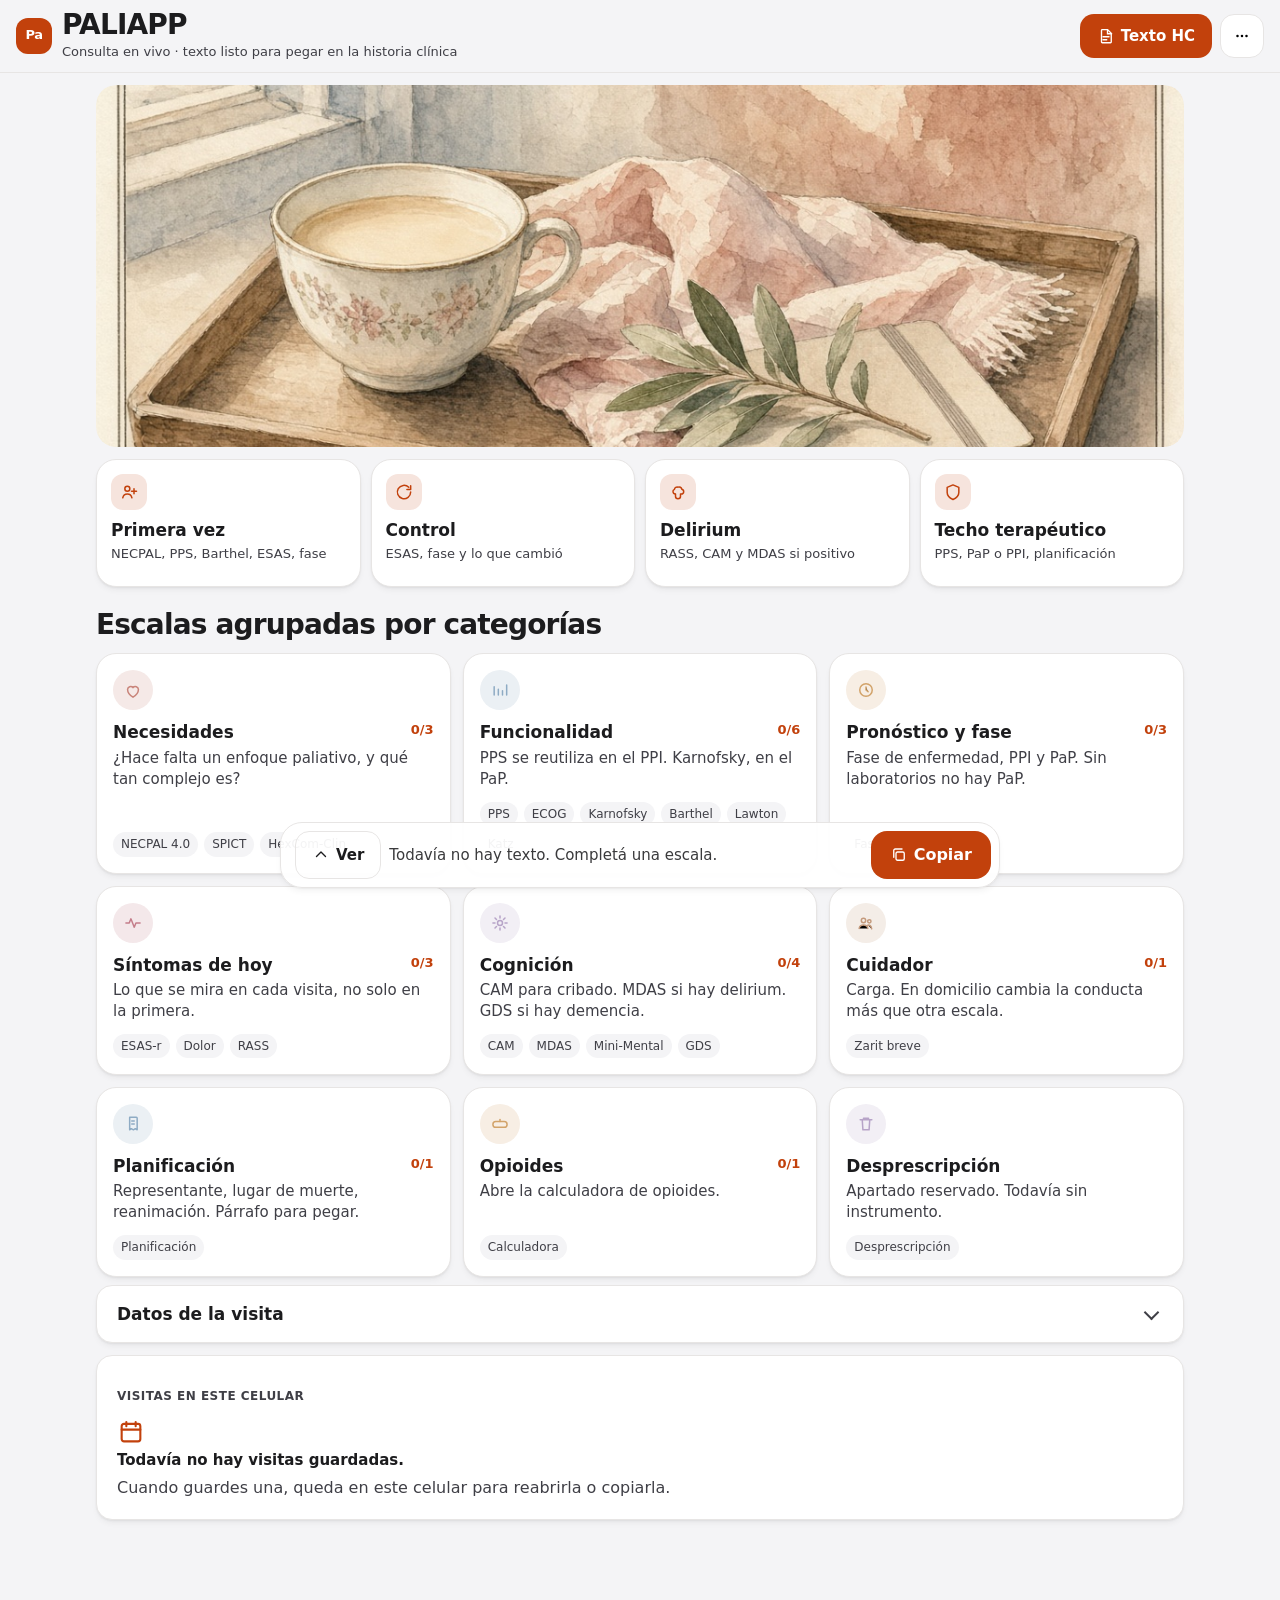
==== commit d7e9d829: "Paso B: tarjetas de modulo, pildoras y chip de resultado" ====
--- a/artifacts/index.html
+++ b/artifacts/index.html
@@ -120,22 +120,30 @@
   .short b{font-size:17px;font-weight:600;line-height:1.2}
   .short .sub{display:block;color:var(--muted);font-size:13px;font-weight:400;line-height:1.35}
   .short:active{transform:scale(.98)}
-  .mods{display:grid;grid-template-columns:1fr;gap:12px}
+  .mods{display:grid;grid-template-columns:1fr;gap:12px;align-items:stretch}
   .mod{
-    display:flex;flex-direction:column;align-items:stretch;text-align:left;width:100%;
-    padding:20px 20px 20px 22px;border:1px solid var(--line);border-radius:16px;
-    background:var(--surface);box-shadow:var(--shadow);position:relative;cursor:pointer;
+    display:flex;flex-direction:column;align-items:flex-start;text-align:left;width:100%;height:100%;
+    padding:16px;border:1px solid var(--line);border-radius:20px;
+    background:var(--surface);box-shadow:var(--shadow);cursor:pointer;
     font:inherit;color:inherit;
   }
   .mod:active{transform:scale(.995)}
-  .mod .bar{position:absolute;left:10px;top:18px;bottom:18px;width:4px;border-radius:99px}
-  .mod ul{margin:8px 0 0;padding:0 0 0 18px;color:var(--muted);font-size:.875rem;font-weight:400}
-  .mod p{margin:0;font-weight:400}
-  .chip{display:inline-flex;align-items:center;align-self:flex-start;height:26px;margin-top:10px;border-radius:99px;padding:0 10px;background:var(--soft);color:var(--ink);font-size:.75rem;font-weight:600}
+  .mod-ico{width:40px;height:40px;border-radius:50%;display:grid;place-items:center;margin-bottom:12px}
+  .mod-ico svg{width:20px;height:20px;display:block}
+  .mod-head{display:flex;width:100%;align-items:flex-start;justify-content:space-between;gap:8px}
+  .mod h3{margin:0;font-size:17px;font-weight:600;line-height:1.25}
+  .mod p{margin:4px 0 12px;font-size:15px;font-weight:400;line-height:1.4}
+  .mod-count{flex:0 0 auto;font-size:13px;font-weight:600;color:var(--accent);line-height:1.2}
+  .mod-count.done{width:28px;height:28px;border-radius:50%;background:var(--accent);color:var(--accent-ink);display:grid;place-items:center}
+  .mod-count.done svg{width:16px;height:16px}
+  .mod-chips{margin-top:auto;display:flex;flex-wrap:wrap;gap:6px}
+  .mini{font-size:12px;font-weight:500;line-height:1.2;padding:5px 8px;border-radius:99px;background:var(--soft);color:var(--muted)}
+  .mini.on{color:var(--ink);background:var(--surface);box-shadow:inset 0 0 0 1px var(--line)}
+  .empty-vis{display:flex;flex-direction:column;align-items:flex-start;gap:4px;color:var(--muted);font-weight:400}
+  .empty-vis svg{width:28px;height:28px;color:var(--accent)}
+  .empty-vis b{color:var(--ink);font-weight:600;font-size:15px}
+  .chip{display:inline-flex;align-items:center;align-self:flex-start;height:26px;margin-top:0;border-radius:99px;padding:0 10px;background:var(--soft);color:var(--ink);font-size:12px;font-weight:600;flex:0 0 auto}
   .chip.ready{background:var(--accent);color:var(--accent-ink)}
-  .mod.done{box-shadow:0 0 0 2px color-mix(in srgb, var(--accent) 70%, transparent), var(--shadow)}
-  .meter{height:6px;background:var(--soft);border-radius:99px;margin-top:14px;overflow:hidden}
-  .meter i{display:block;height:100%;background:var(--accent);border-radius:99px;transition:width .25s ease}
   .scale{border:0;border-radius:16px;margin:10px 0;overflow:hidden;background:var(--soft)}
   .scale>header,.scale-toggle{
     padding:16px 16px;display:flex;justify-content:space-between;align-items:center;gap:12px;
@@ -262,6 +270,7 @@
   }
   @media (min-width:980px){
     .shortcuts{grid-template-columns:repeat(4, minmax(0,1fr))}
+    .mods{grid-template-columns:repeat(3, minmax(0,1fr))}
   }
   @media (prefers-reduced-motion: reduce){
     *,*::before,*::after{transition:none !important;animation:none !important}
@@ -284,6 +293,46 @@
     input[type=range]::-moz-range-track{background:#3a3a3c}
     input[type=range]::-moz-range-progress{background:var(--accent)}
     input[type=range]::-webkit-slider-thumb,input[type=range]::-moz-range-thumb{box-shadow:0 2px 10px rgba(0,0,0,.45)}
+    label.switch input[type=checkbox]{background-color:#3a3a3c}
+  }
+  .opt:not(.switch){position:relative;padding-right:44px}
+  .opt:not(.switch):has(input:checked){background:color-mix(in srgb, var(--accent) 12%, var(--surface));box-shadow:inset 0 0 0 1.5px var(--accent)}
+  .opt:not(.switch):has(input:checked)::after{
+    content:"";position:absolute;right:14px;top:16px;width:18px;height:18px;border-radius:50%;
+    background:var(--accent) url("data:image/svg+xml;utf8,<svg xmlns='http://www.w3.org/2000/svg' viewBox='0 0 16 16'><path d='M3.2 8.2l3 3.1 6.2-6.4' fill='none' stroke='white' stroke-width='2' stroke-linecap='round' stroke-linejoin='round'/></svg>") center/12px no-repeat;
+  }
+  .seg-wrap{display:flex;flex-wrap:wrap;gap:8px}
+  .seg-wrap .opt{width:auto;margin:0;border-radius:999px;min-height:44px;padding:8px 14px;align-items:center}
+  .seg-wrap .opt input{position:absolute;width:1px;height:1px;min-height:0;opacity:0;margin:0}
+  .seg-wrap .opt:focus-within{box-shadow:0 0 0 3px var(--ring)}
+  .seg-wrap .opt:has(input:checked){background:var(--accent);color:var(--accent-ink);box-shadow:none}
+  .seg-wrap .opt:has(input:checked)::after{content:none}
+  .esas{display:block;margin:16px 0}
+  .esas-top{display:flex;align-items:center;justify-content:space-between;gap:8px;margin-bottom:8px}
+  .esas-name{font-weight:600;font-size:15px;color:var(--ink);background:none;box-shadow:none;padding:0;border-radius:0;min-width:0;max-width:none}
+  .seg{position:relative;display:flex;gap:6px;overflow-x:auto;padding-bottom:4px}
+  .seg-range{position:absolute;width:1px;height:1px;opacity:0;pointer-events:none}
+  .pill{
+    flex:0 0 auto;min-width:36px;height:36px;border-radius:999px;border:1px solid var(--line);
+    background:var(--surface);color:var(--ink);font-weight:600;font-size:14px;padding:0 8px;
+  }
+  .pill.on{background:var(--accent);color:var(--accent-ink);border-color:transparent}
+  .pill:focus-visible{outline:none;box-shadow:0 0 0 3px var(--ring)}
+  label.switch{flex-direction:row;align-items:center;justify-content:space-between;gap:12px;min-height:48px;font-weight:500;font-size:15px}
+  label.switch input[type=checkbox]{
+    width:51px;height:31px;min-height:31px;border:0;border-radius:99px;background-color:#d1d1d6;
+    background-image:radial-gradient(circle at 16px 50%, #fff 0 10px, transparent 11px);
+    background-repeat:no-repeat;
+  }
+  label.switch input[type=checkbox]:checked{
+    background-color:var(--accent);
+    background-image:radial-gradient(circle at calc(100% - 16px) 50%, #fff 0 10px, transparent 11px);
+  }
+  @media (prefers-color-scheme: dark){
+    .opt:not(.switch):has(input:checked)::after{
+      background:var(--accent) url("data:image/svg+xml;utf8,<svg xmlns='http://www.w3.org/2000/svg' viewBox='0 0 16 16'><path d='M3.2 8.2l3 3.1 6.2-6.4' fill='none' stroke='%231c1c1e' stroke-width='2' stroke-linecap='round' stroke-linejoin='round'/></svg>") center/12px no-repeat;
+    }
+    label.switch input[type=checkbox]{background-color:#3a3a3c}
   }
 </style>
 </head>
@@ -430,7 +479,7 @@
       <label>Fecha y hora<input id="meta-when" type="datetime-local" value="${esc(when)}"></label>
       <label>Identificador local<input id="meta-id" placeholder="cama, iniciales, no va al texto" value="${esc(m.localId||'')}"></label>
     </div>
-    <label class="opt"><input id="meta-inc" type="checkbox" ${m.includeWhen?'checked':''}> Incluir fecha y hora en el texto</label>
+    <label class="switch"><input id="meta-inc" type="checkbox" ${m.includeWhen?'checked':''}> Incluir fecha y hora en el texto</label>
     <div class="meta-actions">
       <button type="button" class="btn" onclick="guardarVisita()" aria-label="Guardar visita"><svg viewBox="0 0 24 24" fill="none" aria-hidden="true"><path d="M5 5.5h11l3 3V19a1 1 0 0 1-1 1H5a1 1 0 0 1-1-1V6.5a1 1 0 0 1 1-1z" stroke="currentColor" stroke-width="1.8"/><path d="M8 5.5V9h6M8 19v-5h8v5" stroke="currentColor" stroke-width="1.8" stroke-linejoin="round"/></svg>Guardar</button>
       <button type="button" class="btn" onclick="exportar()" aria-label="Exportar JSON"><svg viewBox="0 0 24 24" fill="none" aria-hidden="true"><path d="M12 4v11M7 10l5 5 5-5" stroke="currentColor" stroke-width="1.8" stroke-linecap="round" stroke-linejoin="round"/><path d="M5 19h14" stroke="currentColor" stroke-width="1.8" stroke-linecap="round"/></svg>Exportar</button>
@@ -460,7 +509,7 @@
   $('saved-card').innerHTML = `<p class="kicker">Visitas en este celular</p>
     ${list.length? list.map(v=>`<div class="sec-copy"><span>${esc(v.localId||'Sin identificador')} · ${esc((v.when||'').replace('T',' '))}</span>
       <span class="actions"><button type="button" class="btn" onclick="reabrir(${v.id})">Reabrir</button>
-      <button type="button" class="btn" onclick="duplicar(${v.id})">Duplicar</button></span></div>`).join('') : '<p class="muted">Todavía no hay visitas guardadas.</p>'}`;
+      <button type="button" class="btn" onclick="duplicar(${v.id})">Duplicar</button></span></div>`).join('') : '<div class="empty-vis"><svg viewBox="0 0 24 24" fill="none" aria-hidden="true"><rect x="4" y="5" width="16" height="15" rx="2" stroke="currentColor" stroke-width="1.8"/><path d="M8 3.5V7M16 3.5V7M4 10h16" stroke="currentColor" stroke-width="1.8" stroke-linecap="round"/></svg><b>Todavía no hay visitas guardadas.</b><span>Cuando guardes una, queda en este celular para reabrirla o copiarla.</span></div>'}`;
 }
 function reabrir(id){
   const v = loadSaved().find(x=>x.id===id);
@@ -510,27 +559,56 @@
   reader.readAsText(file);
   input.value = '';
 }
+function modIcon(id){
+  const paths = {
+    need:'<path d="M12 20.5s-6.5-4-6.5-9.2a3.7 3.7 0 0 1 6.5-2.2 3.7 3.7 0 0 1 6.5 2.2c0 5.2-6.5 9.2-6.5 9.2z" fill="none" stroke="currentColor" stroke-width="1.8"/>',
+    func:'<path d="M5 18V8M10 18V11M15 18v-5M20 18V6" stroke="currentColor" stroke-width="1.8" stroke-linecap="round"/>',
+    prog:'<circle cx="12" cy="12" r="7.5" fill="none" stroke="currentColor" stroke-width="1.8"/><path d="M12 8.5V12l2.5 2" stroke="currentColor" stroke-width="1.8" stroke-linecap="round"/>',
+    sym:'<path d="M3.5 12h4l2-5 4 10 2-5h5" fill="none" stroke="currentColor" stroke-width="1.8" stroke-linecap="round" stroke-linejoin="round"/>',
+    cog:'<circle cx="12" cy="12" r="3" fill="none" stroke="currentColor" stroke-width="1.8"/><path d="M12 3.5V6M12 18v2.5M3.5 12H6M18 12h2.5M6 6l1.8 1.8M16.2 16.2 18 18M18 6l-1.8 1.8M7.8 16.2 6 18" stroke="currentColor" stroke-width="1.8" stroke-linecap="round"/>',
+    care:'<circle cx="9" cy="9" r="2.6" fill="none" stroke="currentColor" stroke-width="1.8"/><circle cx="16" cy="10" r="2" fill="none" stroke="currentColor" stroke-width="1.8"/><path d="M3.8 18.5c.5-2.7 2.4-4 5.2-4s4.7 1.3 5.2 4M14.2 14.7c1.4-.4 2.8.1 3.8 1.5.5 1.3.7 2.3.8 2.8" stroke="currentColor" stroke-width="1.8" stroke-linecap="round"/>',
+    plan:'<path d="M8 4h8a1 1 0 0 1 1 1v14l-2.2-1.4L12.5 19 10 17.6 8 19V5a1 1 0 0 1 0 0z" fill="none" stroke="currentColor" stroke-width="1.8" stroke-linejoin="round"/><path d="M10.5 8.5h3M10.5 12h3" stroke="currentColor" stroke-width="1.8" stroke-linecap="round"/>',
+    opio:'<rect x="3.5" y="9" width="17" height="7" rx="3.5" fill="none" stroke="currentColor" stroke-width="1.8"/><path d="M12 9V6.5" stroke="currentColor" stroke-width="1.8" stroke-linecap="round"/>',
+    dep:'<path d="M5 7h14M9 7V5h6v2M7.5 7l.8 12h7.4l.8-12" fill="none" stroke="currentColor" stroke-width="1.8" stroke-linecap="round" stroke-linejoin="round"/>'
+  };
+  return `<svg viewBox="0 0 24 24" aria-hidden="true">${paths[id]||paths.plan}</svg>`;
+}
+function chipLabel(id, d){
+  d = d || state[id] || {};
+  if(id==='pps' && d.pps) return `PPS ${d.pps}%`;
+  if(id==='ecog' && d.ecog!=null && d.ecog!=='') return `ECOG ${d.ecog}`;
+  if(id==='rass' && d.rass!=null && d.rass!=='') return `RASS ${d.rass}`;
+  if(id==='gds' && d.gds) return `GDS ${d.gds}`;
+  if(id==='fase' && d.fase) return `Fase ${d.fase}`;
+  if(id==='esas'){
+    const top = Object.entries(d).filter(([k])=>k!=='otrotxt').sort((a,b)=>num(b[1])-num(a[1]))[0];
+    return top && num(top[1])>0 ? `${top[0]} ${top[1]}` : 'ESAS-r';
+  }
+  const t = interpret(id, d);
+  if(!t) return 'listo';
+  const head = t.split(/[:.]/)[0].trim();
+  return head.length>26 ? head.slice(0,24)+'…' : head;
+}
 function renderHome(){
   $('modgrid').innerHTML = MODS.map(m=>{
     const tools = m.tools.filter(t=>t!=='dep');
     const done = tools.filter(t=>state[t]).length;
     const full = tools.length && done===tools.length;
-    if(m.id==='opio'){
-      return `<button type="button" class="mod" onclick="location.href='https://leandroantonielli.github.io/CalculadoraOpioides/'">
-      <div class="bar" style="background:${m.color}"></div>
-      <h3>${m.title}</h3>
-      <p class="muted" style="margin:0">${m.blurb}</p>
-      <ul><li>Calculadora de opioides</li></ul>
-      <span class="chip">abrir</span>
-    </button>`;
-    }
-    return `<button type="button" class="mod${full?' done':''}" onclick="openMod('${m.id}')">
-      <div class="bar" style="background:${m.color}"></div>
-      <h3>${m.title}</h3>
-      <p class="muted" style="margin:0">${m.blurb}</p>
-      <ul>${m.tools.map(t=>`<li>${NAMES[t]}</li>`).join('')}</ul>
-      <div class="meter" aria-hidden="true"><i style="width:${tools.length? Math.round(done/tools.length*100):0}%"></i></div>
-      <span class="chip">${full?'completa': done+'/'+tools.length}</span>
+    const count = !tools.length ? '' : full
+      ? `<span class="mod-count done" aria-label="completa"><svg viewBox="0 0 24 24"><path d="M5 12.5l4.2 4.2L19 7.5" fill="none" stroke="currentColor" stroke-width="2.4" stroke-linecap="round" stroke-linejoin="round"/></svg></span>`
+      : `<span class="mod-count">${done}/${tools.length}</span>`;
+    const chips = (m.id==='opio' ? ['Calculadora'] : m.tools.map(t=>NAMES[t])).map((name,i)=>{
+      const on = m.id==='opio' ? false : !!state[m.tools[i]];
+      return `<span class="mini${on?' on':''}">${name}</span>`;
+    }).join('');
+    const go = m.id==='opio'
+      ? `onclick="location.href='https://leandroantonielli.github.io/CalculadoraOpioides/'"`
+      : `onclick="openMod('${m.id}')"`;
+    return `<button type="button" class="mod${full?' done':''}" ${go}>
+      <span class="mod-ico" style="color:${m.color};background:color-mix(in srgb, ${m.color} 18%, var(--surface))">${modIcon(m.id)}</span>
+      <span class="mod-head"><h3>${m.title}</h3>${count}</span>
+      <p class="muted">${m.blurb}</p>
+      <span class="mod-chips">${chips}</span>
     </button>`;
   }).join('');
   renderMeta();
@@ -552,7 +630,7 @@
     sec?.classList.add('open');
     sec?.querySelector('.scale-toggle')?.setAttribute('aria-expanded','true');
     const chip = sec?.querySelector('.chip');
-    if(chip && chip.textContent==='abrir') chip.textContent = 'cerrar';
+    if(chip && !chip.classList.contains('ready') && chip.textContent==='abrir') chip.textContent = 'cerrar';
   });
 }
 function toggleScale(btn){
@@ -560,10 +638,11 @@
   const open = sec.classList.toggle('open');
   btn.setAttribute('aria-expanded', open ? 'true' : 'false');
   const chip = btn.querySelector('.chip');
-  if(chip && chip.textContent!=='listo') chip.textContent = open ? 'cerrar' : 'abrir';
+  if(chip && !chip.classList.contains('ready')) chip.textContent = open ? 'cerrar' : 'abrir';
 }
 function toolCard(id){
-  return `<section class="scale" id="sc-${id}"><h3 class="scale-h"><button type="button" class="scale-toggle" aria-expanded="false" aria-controls="bd-${id}" onclick="toggleScale(this)"><span><b>${NAMES[id]}</b><span class="muted hint">${hint(id)}</span></span><span class="chip${state[id]&&interpret(id,state[id])?' ready':''}" id="st-${id}">${state[id]&&interpret(id,state[id])?'listo':'abrir'}</span></button></h3><div class="body" id="bd-${id}"></div></section>`;
+  const ready = !!(state[id] && interpret(id, state[id]));
+  return `<section class="scale" id="sc-${id}"><h3 class="scale-h"><button type="button" class="scale-toggle" aria-expanded="false" aria-controls="bd-${id}" onclick="toggleScale(this)"><span><b>${NAMES[id]}</b><span class="muted hint">${hint(id)}</span></span><span class="chip${ready?' ready':''}" id="st-${id}">${ready?chipLabel(id):'abrir'}</span></button></h3><div class="body" id="bd-${id}"></div></section>`;
 }
 function hint(id){
   return ({
@@ -691,38 +770,41 @@
     const items = [['Clínica','Física','Terapéutica'],['Psicológica','Personalidad','Emocional'],['Espiritual','Sentido','Conexión','Trascendencia'],['Sociofamiliar','Relacional','Emocional del cuidador','Práctica','Externa','Económica'],['Ética','Información','AET','Deseo de anticipar la muerte'],['Muerte','Ubicación','Últimos días','Duelo']];
     return items.map(([area,...subs])=>`<div style="margin:8px 0"><b>${area}</b>${subs.map(s=>`<div class="grid2" style="margin-top:6px"><span>${s}</span><select data-k="${area}-${s}"><option value="">No evaluada</option><option>Baja</option><option>Media</option><option>Alta</option></select></div>`).join('')}</div>`).join('') + `<div class="src">HexCom-Clin® 2018, 18 subáreas. Busquet-Duran. Anexo 4 INC. El área y el global toman el máximo.</div>`;
   },
-  pps(){ return [100,90,80,70,60,50,40,30,20,10].map(n=>`<label class="opt"><input type="radio" name="pps" value="${n}"> <b>${n}%</b> ${ppsTxt(n)}</label>`).join('') + `<div class="src">Palliative Performance Scale. Victoria Hospice. Descriptores resumidos, no la tabla oficial completa.</div>`; },
-  ecog(){ return [0,1,2,3,4].map(n=>`<label class="opt"><input type="radio" name="ecog" value="${n}"> <b>ECOG ${n}.</b> ${['Asintomático','Sintomático, ambulatorio','En cama <50% del día','En cama >50% del día','Encamado, dependiente'][n]}</label>`).join('') + `<div class="src">Oken 1982. Redacción clínica: Anexo 8 INC.</div>`; },
-  kps(){ return `<select data-k="kps"><option value="">Elegir Karnofsky</option>${[100,90,80,70,60,50,40,30,20,10,0].map(n=>`<option value="${n}">${n}% · ${kpsTxt(n)}</option>`).join('')}</select><div class="src">Karnofsky 1949. Anexo 7 INC. Se reutiliza en PaP.</div>`; },
+  pps(){ return `<div class="seg-wrap">`+[100,90,80,70,60,50,40,30,20,10].map(n=>`<label class="opt"><input type="radio" name="pps" value="${n}"> <b>${n}%</b> ${ppsTxt(n)}</label>`).join('')+`</div><div class="src">Palliative Performance Scale. Victoria Hospice. Descriptores resumidos, no la tabla oficial completa.</div>`; },
+  ecog(){ return `<div class="seg-wrap">`+[0,1,2,3,4].map(n=>`<label class="opt"><input type="radio" name="ecog" value="${n}"> <b>ECOG ${n}.</b> ${['Asintomático','Sintomático, ambulatorio','En cama <50% del día','En cama >50% del día','Encamado, dependiente'][n]}</label>`).join('')+`</div><div class="src">Oken 1982. Redacción clínica: Anexo 8 INC.</div>`; },
+  kps(){ return `<div class="seg-wrap">`+[100,90,80,70,60,50,40,30,20,10,0].map(n=>`<label class="opt"><input type="radio" name="kps" value="${n}"><b>${n}%</b> ${kpsTxt(n)}</label>`).join('')+`</div><div class="src">Karnofsky 1949. Anexo 7 INC. Se reutiliza en PaP.</div>`; },
   barthel(){ return barthelItems().map(([k,t,opts])=>`<div style="margin:8px 0"><b>${t}</b>${opts.map(([v,l])=>`<label class="opt"><input type="radio" name="${k}" value="${v}"> ${l} (${v})</label>`).join('')}</div>`).join('') + `<div class="src">Mahoney y Barthel, 1965. Cortes INC: <20 total, 21–60 severa, 61–90 moderada, 91–99 leve, 100 independiente.</div>`; },
   lawton(){ return ['Teléfono','Compras','Comida','Casa','Ropa','Transporte','Medicación','Dinero'].map(t=>`<label class="opt"><input type="checkbox" data-k="${t}"> Independiente: ${t}</label>`).join('') + `<div class="src">Lawton y Brody, 1969. 0–8. No está en el PDF del módulo 1.</div>`; },
   katz(){ return ['Baño','Vestido','Baño/WC','Transferencia','Continencia','Alimentación'].map(t=>`<label class="opt"><input type="checkbox" data-k="${t}"> Independiente: ${t}</label>`).join('') + `<div class="src">Katz, 1963. Índice A–G según actividades perdidas.</div>`; },
-  fase(){ return [['estable','Estable: síntomas controlados, plan vigente.'],['inestable','Inestable: problema nuevo que exige cambio hoy.'],['deterioro','En deterioro: declive gradual, plan se va ajustando.'],['terminal','Terminal: muerte esperable en días.']].map(([v,t])=>`<label class="opt"><input type="radio" name="fase" value="${v}"> ${t}</label>`).join('') + `<div class="src">Fase de enfermedad, adaptación de Palliative Care Phase (Eagar y cols.). No incluye duelo: esta herramienta es de visita con el paciente.</div>`; },
+  fase(){ return `<div class="seg-wrap">`+[['estable','Estable'],['inestable','Inestable'],['deterioro','En deterioro'],['terminal','Terminal']].map(([v,t])=>`<label class="opt"><input type="radio" name="fase" value="${v}"> ${t}</label>`).join('')+`</div><p class="muted">Estable: síntomas controlados. Inestable: problema nuevo hoy. En deterioro: declive gradual. Terminal: muerte esperable en días.</p><div class="src">Fase de enfermedad, adaptación de Palliative Care Phase (Eagar y cols.). No incluye duelo: esta herramienta es de visita con el paciente.</div>`; },
   ppi(){ return `
     <p class="muted">Si ya cargaste PPS, se usa solo. Si no, elegilo acá.</p>
     <select data-k="pps"><option value="">PPS</option>${[10,20,30,40,50,60,70,80,90,100].map(n=>`<option value="${n}">${n}%</option>`).join('')}</select>
     <select data-k="ingesta" style="margin-top:8px"><option value="">Ingesta oral</option><option value="0">Normal</option><option value="1">Reducida</option><option value="2.5">Bocados o menos</option></select>
-    <label class="opt"><input type="checkbox" data-k="edema"> Edema</label>
-    <label class="opt"><input type="checkbox" data-k="disnea"> Disnea de reposo</label>
-    <label class="opt"><input type="checkbox" data-k="delirium"> Delirium</label>
+    <label class="switch"><input type="checkbox" data-k="edema"> Edema</label>
+    <label class="switch"><input type="checkbox" data-k="disnea"> Disnea de reposo</label>
+    <label class="switch"><input type="checkbox" data-k="delirium"> Delirium</label>
     <div class="src">Morita y cols., 1999. ≤4 mayor a 6 semanas; 4,1–6 intermedio; >6 menor a 3 semanas. El PPS del escritorio pisa este selector.</div>`; },
   pap(){ return `
-    <label class="opt"><input type="checkbox" data-k="disnea"> Disnea</label>
-    <label class="opt"><input type="checkbox" data-k="anorexia"> Anorexia</label>
+    <label class="switch"><input type="checkbox" data-k="disnea"> Disnea</label>
+    <label class="switch"><input type="checkbox" data-k="anorexia"> Anorexia</label>
     <select data-k="kps"><option value="">Karnofsky</option>${[10,20,30,40,50,60,70,80,90,100].map(n=>`<option>${n}</option>`).join('')}</select>
     <div class="grid2" style="margin-top:8px"><label>Leucocitos ×10⁹/L<input data-k="wbc" inputmode="decimal" placeholder="obligatorio"></label><label>% linfocitos<input data-k="lin" inputmode="decimal" placeholder="obligatorio"></label></div>
     <select data-k="cps" style="margin-top:8px"><option value="">Predicción clínica de supervivencia</option>
       <option value="0">Más de 12 semanas</option><option value="2">11–12 semanas</option><option value="2.5">7–10 semanas</option>
       <option value="4.5">5–6 semanas</option><option value="6">3–4 semanas</option><option value="8.5">1–2 semanas</option></select>
     <div class="src">Maltoni / Pirovano, 1999. Sin leucocitos o linfocitos no calcula. No usar en hemopatías.</div>`; },
-  esas(){ return ['Dolor','Cansancio','Náuseas','Depresión','Ansiedad','Somnolencia','Apetito','Malestar','Falta de aire','Otro'].map(s=>`<div class="esas"><span class="esas-name">${s}</span><input type="range" min="0" max="10" step="1" value="0" data-k="${s}"><b>0</b></div>`).join('') + `<input data-k="otrotxt" placeholder="Si marcaste Otro, ¿cuál?" style="margin-top:8px"><div class="src">ESAS-r. Edmonton. 0 nada, 10 lo peor posible. Apetito: 0 mejor, 10 peor. El puntaje sigue siendo entero.</div>`; },
+  esas(){
+    const pills = Array.from({length:11},(_,n)=>`<button type="button" class="pill${n===0?' on':''}" data-v="${n}" onclick="const i=this.parentElement.querySelector('input');i.value='${n}';i.dispatchEvent(new Event('input',{bubbles:true}))">${n}</button>`).join('');
+    return ['Dolor','Cansancio','Náuseas','Depresión','Ansiedad','Somnolencia','Apetito','Malestar','Falta de aire','Otro'].map(s=>`<div class="esas"><div class="esas-top"><span class="esas-name">${s}</span><b>0</b></div><div class="seg"><input class="seg-range" type="range" min="0" max="10" step="1" value="0" data-k="${s}">${pills}</div></div>`).join('') + `<input data-k="otrotxt" placeholder="Si marcaste Otro, ¿cuál?" style="margin-top:8px"><div class="src">ESAS-r. Edmonton. 0 nada, 10 lo peor posible. Apetito: 0 mejor, 10 peor. El puntaje sigue siendo entero.</div>`;
+  },
   dolor(){ return `
-    <div class="esas"><span>Intensidad ahora</span><input type="range" min="0" max="10" value="0" data-k="nrs"><b>0</b></div>
+    <div class="esas"><div class="esas-top"><span class="esas-name">Intensidad ahora</span><b>0</b></div><div class="seg"><input class="seg-range" type="range" min="0" max="10" value="0" data-k="nrs">${Array.from({length:11},(_,n)=>`<button type="button" class="pill${n===0?' on':''}" data-v="${n}" onclick="const i=this.parentElement.querySelector('input');i.value='${n}';i.dispatchEvent(new Event('input',{bubbles:true}))">${n}</button>`).join('')}</div></div>
     <p class="muted" style="margin:0 0 8px">Si ya marcaste dolor en el ESAS, este número se copia solo.</p>
     <b>Componente neuropático (entrevista)</b>
     ${['Quemazón','Frío doloroso','Descargas','Hormigueo','Pinchazos','Adormecimiento','Picazón'].map(t=>`<label class="opt"><input type="checkbox" data-k="${t}"> ${t}</label>`).join('')}
     <div class="src">Intensidad numérica. DN4, porción de entrevista (Bouhassira 2005): ≥3 de 7 sugiere componente neuropático. No reemplaza el examen.</div>`; },
-  rass(){ return [['4','Combativo'],['3','Muy agitado'],['2','Agitado'],['1','Inquieto'],['0','Alerta y tranquilo'],['-1','Somnoliento'],['-2','Sedación leve'],['-3','Sedación moderada'],['-4','Sedación profunda'],['-5','No despertable']].map(([v,t])=>`<label class="opt"><input type="radio" name="rass" value="${v}"> <b>${v}</b> ${t}</label>`).join('') + `<div class="src">Richmond Agitation-Sedation Scale. Sessler 2002.</div>`; },
+  rass(){ return `<div class="seg-wrap">`+[['4','Combativo'],['3','Muy agitado'],['2','Agitado'],['1','Inquieto'],['0','Alerta y tranquilo'],['-1','Somnoliento'],['-2','Sedación leve'],['-3','Sedación moderada'],['-4','Sedación profunda'],['-5','No despertable']].map(([v,t])=>`<label class="opt"><input type="radio" name="rass" value="${v}"> <b>${v}</b> ${t}</label>`).join('')+`</div><div class="src">Richmond Agitation-Sedation Scale. Sessler 2002.</div>`; },
   cam(){ return ['Inicio agudo o curso fluctuante','Inatención','Pensamiento desorganizado','Conciencia distinta de alerta'].map((t,i)=>`<label class="opt"><input type="checkbox" data-k="c${i}"> <b>${i+1}.</b> ${t}</label>`).join('') + `<div class="src">Inouye, 1990. Anexo 14 INC. Positivo si 1 y 2, más 3 o 4.</div>`; },
   mdas(){
     const items = [
@@ -797,7 +879,7 @@
       `<div class="src">Ítems: adaptación al español de Breitbart y cols., 1997. Rangos de severidad: clases latentes del MDAS-T en cuidados paliativos, Klankluang y cols., The Oncologist 2020 (PMC7011635): leve 9–13, moderado 14–18, severo 19–25, profundo 26–30. El corte diagnóstico de ese estudio fue 9. Acá, 0–6 es sin delirium y 7–9 se marca como sospecha, porque el corte del material INC es ≥7.</div>`;
   },
   mmse(){ return [['Orientación',10],['Registro',3],['Atención',5],['Recuerdo',3],['Lenguaje y praxia',9]].map(([t,m])=>`<label>${t} (0–${m})<input data-k="${t}" inputmode="numeric" placeholder="0–${m}"></label>`).join('') + `<label>Años de escolaridad<input data-k="esc" inputmode="numeric"></label><div class="src">Folstein 1975. Carga por dominio para usarla en vivo; el formulario licenciado sigue siendo el oficial. Cortes habituales 24–30 / 19–23 / 10–18 / ≤9, ajustar por escolaridad.</div>`; },
-  gds(){ return [1,2,3,4,5,6,7].map(n=>`<label class="opt"><input type="radio" name="gds" value="${n}"> <b>GDS ${n}.</b> ${['','Normalidad','Queja subjetiva','Déficit observable','Demencia leve','Demencia moderada','Demencia moderada-severa','Demencia grave'][n]}</label>`).join('') + `<div class="src">Reisberg 1982. Anexo 11 INC.</div>`; },
+  gds(){ return `<div class="seg-wrap">`+[1,2,3,4,5,6,7].map(n=>`<label class="opt"><input type="radio" name="gds" value="${n}"> <b>GDS ${n}.</b> ${['','Normalidad','Queja subjetiva','Déficit observable','Demencia leve','Demencia moderada','Demencia moderada-severa','Demencia grave'][n]}</label>`).join('')+`</div><div class="src">Reisberg 1982. Anexo 11 INC.</div>`; },
   zarit(){ return ['Pide más ayuda de la que necesita','No alcanza el tiempo','Estrés al convivir con el cuidado','Vergüenza o enojo','Impacto en otras relaciones','Miedo por el futuro','Dependencia total de usted','Salud propia resentida','Pérdida de control de la vida','Desear poder delegar','Inseguridad sobre qué hacer','Sensación de que debería hacer más'].map(t=>`<div class="grid2"><span>${t}</span><select data-k="${t}"><option value="">—</option><option value="0">Nunca</option><option value="1">Rara vez</option><option value="2">A veces</option><option value="3">Frecuente</option><option value="4">Casi siempre</option></select></div>`).join('') + `<div class="src">Zarit Burden Interview, forma breve de 12 ítems (Bédard 2001). Ítems parafraseados. Corte orientativo de carga alta ≥17.</div>`; },
   plan(){ return `
     <label>Representante<input data-k="rep" placeholder="nombre y vínculo, si se consignó"></label>
@@ -852,10 +934,16 @@
   const st = $('st-'+id);
   if(st){
     const open = root.closest('.scale')?.classList.contains('open');
-    st.textContent = txt ? 'listo' : (open ? 'cerrar' : 'abrir');
+    st.textContent = txt ? chipLabel(id, d) : (open ? 'cerrar' : 'abrir');
     st.classList.toggle('ready', !!txt);
   }
-  root.querySelectorAll('input[type=range]').forEach(n=>{ const b=n.nextElementSibling; if(b&&b.tagName==='B') b.textContent=n.value; n.style.setProperty('--p', ((Number(n.value)||0)/10*100)+'%'); });
+  root.querySelectorAll('input[type=range]').forEach(n=>{
+    const row = n.closest('.esas') || n.parentElement;
+    const b = row && row.querySelector('b');
+    if(b) b.textContent = n.value;
+    n.style.setProperty('--p', ((Number(n.value)||0)/10*100)+'%');
+    row && row.querySelectorAll('.pill').forEach(p=>p.classList.toggle('on', p.dataset.v===String(n.value)));
+  });
   if(id==='esas'){
     const dolor = $('bd-dolor');
     const slider = dolor && dolor.querySelector('[data-k=nrs]');
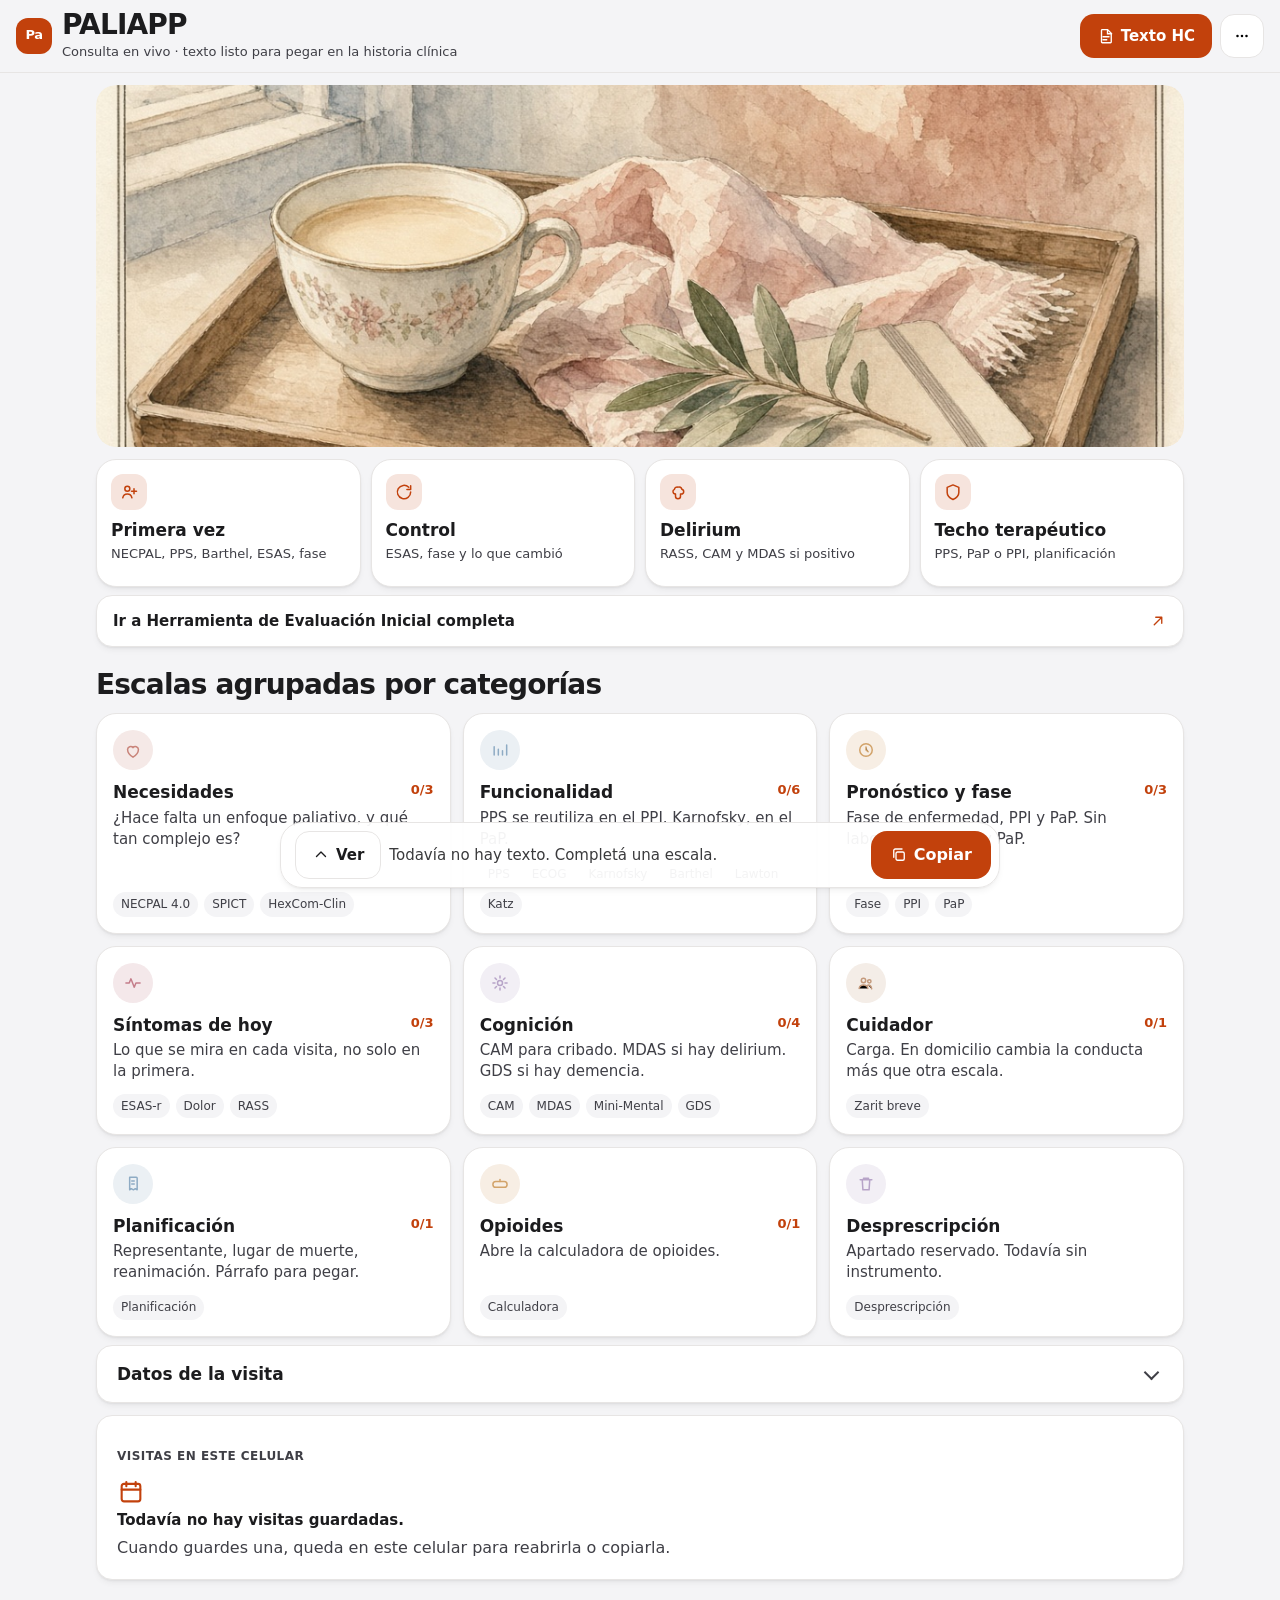
==== commit 752bad19: "Barra hacia la evaluacion inicial completa" ====
--- a/artifacts/index.html
+++ b/artifacts/index.html
@@ -64,7 +64,7 @@
   }
   .btn svg{width:18px;height:18px;flex:0 0 auto}
   .btn:active{transform:scale(.98)}
-  .btn:focus-visible,.short:focus-visible,.mod:focus-visible,.scale-toggle:focus-visible,input:focus-visible,select:focus-visible,textarea:focus-visible,summary:focus-visible{
+  .btn:focus-visible,.short:focus-visible,.eval-link:focus-visible,.mod:focus-visible,.scale-toggle:focus-visible,input:focus-visible,select:focus-visible,textarea:focus-visible,summary:focus-visible{
     outline:none;box-shadow:0 0 0 3px var(--ring);
   }
   .btn-primary{background:var(--accent);color:var(--accent-ink);border-color:transparent}
@@ -120,6 +120,14 @@
   .short b{font-size:17px;font-weight:600;line-height:1.2}
   .short .sub{display:block;color:var(--muted);font-size:13px;font-weight:400;line-height:1.35}
   .short:active{transform:scale(.98)}
+  .eval-link{
+    display:flex;align-items:center;justify-content:space-between;gap:12px;
+    min-height:52px;margin:2px 0 18px;padding:12px 16px;border-radius:16px;
+    background:var(--surface);color:var(--ink);border:1px solid var(--line);
+    text-decoration:none;font-weight:600;font-size:15px;line-height:1.3;box-shadow:var(--shadow);
+  }
+  .eval-link svg{width:18px;height:18px;flex:0 0 auto;color:var(--accent)}
+  .eval-link:active{transform:scale(.99)}
   .mods{display:grid;grid-template-columns:1fr;gap:12px;align-items:stretch}
   .mod{
     display:flex;flex-direction:column;align-items:flex-start;text-align:left;width:100%;height:100%;
@@ -377,6 +385,10 @@
     <button class="short" onclick="openVisit('delirium')"><span class="short-ico" aria-hidden="true"><svg viewBox="0 0 24 24" fill="none"><path d="M8.5 14.5a3 3 0 0 1-.8-5.7A3.4 3.4 0 0 1 12 6.2a3.4 3.4 0 0 1 4.6 2.4 3 3 0 0 1-.6 5.9" stroke="currentColor" stroke-width="1.8" stroke-linecap="round"/><path d="M9 14.5V17a3 3 0 0 0 6 0v-2.5" stroke="currentColor" stroke-width="1.8" stroke-linecap="round"/></svg></span><b>Delirium</b><span class="sub">RASS, CAM y MDAS si positivo</span></button>
     <button class="short" onclick="openVisit('techo')"><span class="short-ico" aria-hidden="true"><svg viewBox="0 0 24 24" fill="none"><path d="M12 3.5l7 3v6c0 4.2-2.9 6.6-7 8.5-4.1-1.9-7-4.3-7-8.5v-6l7-3z" stroke="currentColor" stroke-width="1.8" stroke-linejoin="round"/></svg></span><b>Techo terapéutico</b><span class="sub">PPS, PaP o PPI, planificación</span></button>
   </div>
+  <a class="eval-link" href="https://leandroantonielli.github.io/evaluacionpaliativos/" target="_blank" rel="noopener">
+    Ir a Herramienta de Evaluación Inicial completa
+    <svg viewBox="0 0 24 24" fill="none" aria-hidden="true"><path d="M7 17L17 7M9 7h8v8" stroke="currentColor" stroke-width="1.8" stroke-linecap="round" stroke-linejoin="round"/></svg>
+  </a>
   <h2 class="section-title">Escalas agrupadas por categorías</h2>
   <div class="mods" id="modgrid"></div>
   <details class="card visit-fold">
